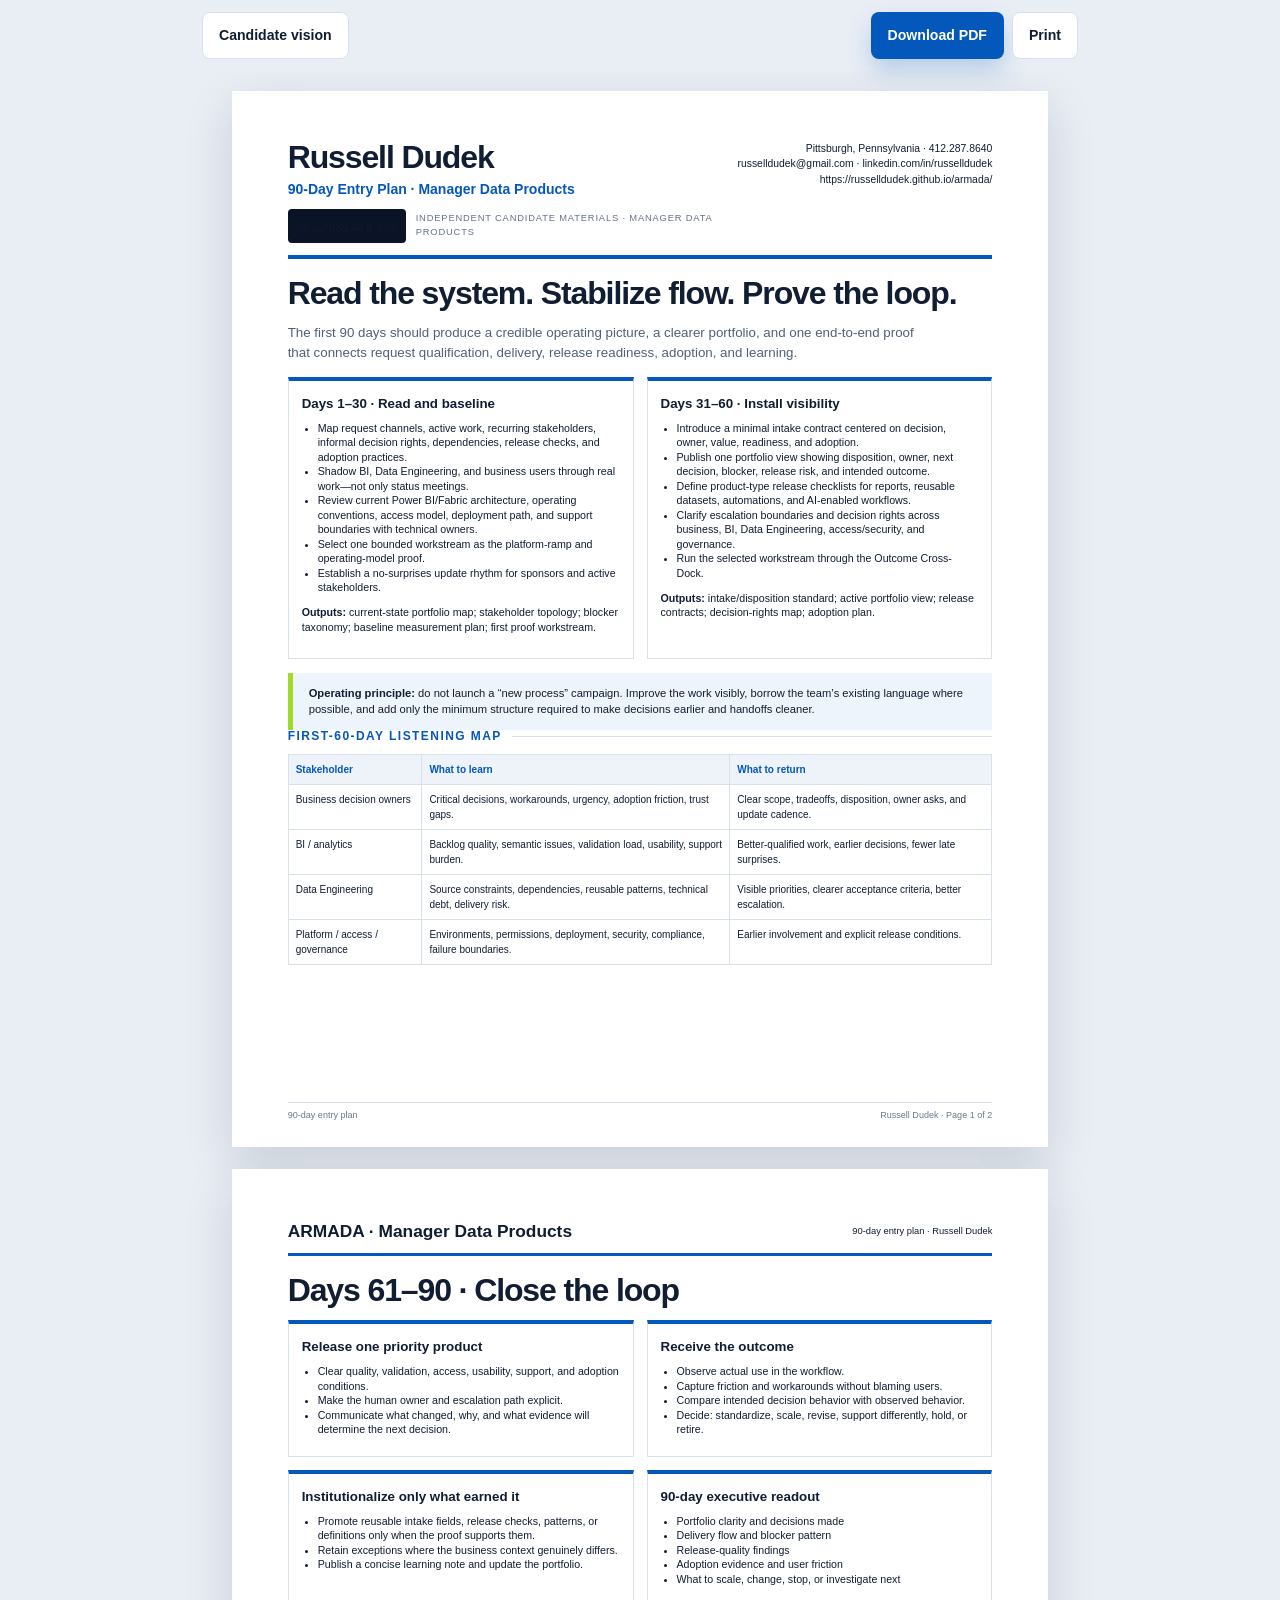
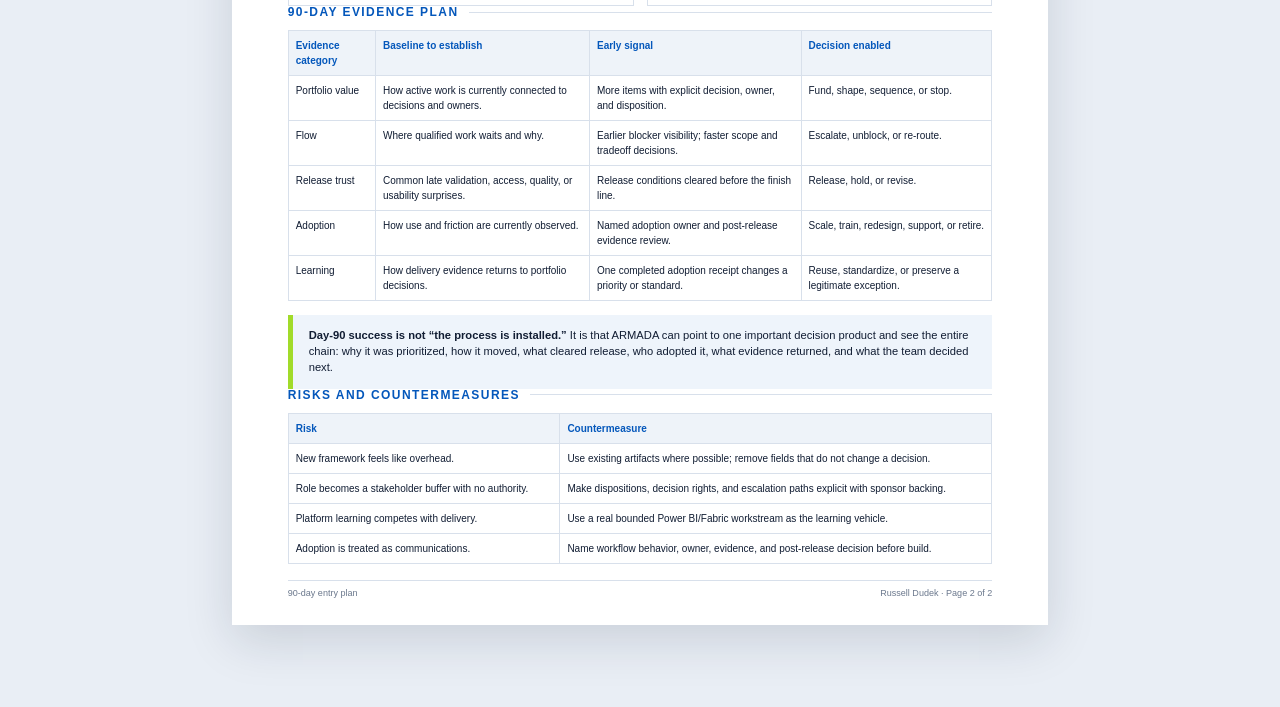
==== 90-day-plan.html @ 0deaf20b "Materialize ARMADA brand asset and campaign PDFs" ====
<!doctype html><html lang="en"><head><meta charset="utf-8"><meta name="viewport" content="width=device-width,initial-scale=1"><title>ARMADA Manager Data Products | 90-Day Entry Plan</title><link rel="stylesheet" href="styles.css"></head><body class="doc-body"><div class="doc-toolbar"><a class="btn btn-secondary" href="index.html">Candidate vision</a><span class="spacer"></span><a class="btn btn-primary" href="docs/Russell-Dudek-ARMADA-90-Day-Plan.pdf">Download PDF</a><button class="btn btn-secondary" onclick="window.print()">Print</button></div><main class="doc-set"><section class="sheet"><header class="doc-header"><div><div class="doc-name">Russell Dudek</div><div class="doc-identity">90-Day Entry Plan · Manager Data Products</div><div class="doc-company"><img src="assets/brand/armada-logo-official.svg" alt="ARMADA Supply Chain Solutions"><span>Independent candidate materials · Manager Data Products</span></div></div><div class="doc-contact">Pittsburgh, Pennsylvania · <a href="tel:+14122878640">412.287.8640</a><br><a href="mailto:russelldudek@gmail.com">russelldudek@gmail.com</a> · <a href="https://www.linkedin.com/in/russelldudek">linkedin.com/in/russelldudek</a><br><a href="https://russelldudek.github.io/armada/">https://russelldudek.github.io/armada/</a></div></header><h1 class="report-title">Read the system. Stabilize flow. Prove the loop.</h1><p class="report-subtitle">The first 90 days should produce a credible operating picture, a clearer portfolio, and one end-to-end proof that connects request qualification, delivery, release readiness, adoption, and learning.</p><div class="report-grid-2"><article class="report-card"><h3>Days 1–30 · Read and baseline</h3><ul><li>Map request channels, active work, recurring stakeholders, informal decision rights, dependencies, release checks, and adoption practices.</li><li>Shadow BI, Data Engineering, and business users through real work—not only status meetings.</li><li>Review current Power BI/Fabric architecture, operating conventions, access model, deployment path, and support boundaries with technical owners.</li><li>Select one bounded workstream as the platform-ramp and operating-model proof.</li><li>Establish a no-surprises update rhythm for sponsors and active stakeholders.</li></ul><p><strong>Outputs:</strong> current-state portfolio map; stakeholder topology; blocker taxonomy; baseline measurement plan; first proof workstream.</p></article><article class="report-card"><h3>Days 31–60 · Install visibility</h3><ul><li>Introduce a minimal intake contract centered on decision, owner, value, readiness, and adoption.</li><li>Publish one portfolio view showing disposition, owner, next decision, blocker, release risk, and intended outcome.</li><li>Define product-type release checklists for reports, reusable datasets, automations, and AI-enabled workflows.</li><li>Clarify escalation boundaries and decision rights across business, BI, Data Engineering, access/security, and governance.</li><li>Run the selected workstream through the Outcome Cross-Dock.</li></ul><p><strong>Outputs:</strong> intake/disposition standard; active portfolio view; release contracts; decision-rights map; adoption plan.</p></article></div><div class="report-callout"><strong>Operating principle:</strong> do not launch a “new process” campaign. Improve the work visibly, borrow the team’s existing language where possible, and add only the minimum structure required to make decisions earlier and handoffs cleaner.</div><h2 class="doc-section-title">First-60-day listening map</h2><table class="report-table"><tr><th>Stakeholder</th><th>What to learn</th><th>What to return</th></tr><tr><td>Business decision owners</td><td>Critical decisions, workarounds, urgency, adoption friction, trust gaps.</td><td>Clear scope, tradeoffs, disposition, owner asks, and update cadence.</td></tr><tr><td>BI / analytics</td><td>Backlog quality, semantic issues, validation load, usability, support burden.</td><td>Better-qualified work, earlier decisions, fewer late surprises.</td></tr><tr><td>Data Engineering</td><td>Source constraints, dependencies, reusable patterns, technical debt, delivery risk.</td><td>Visible priorities, clearer acceptance criteria, better escalation.</td></tr><tr><td>Platform / access / governance</td><td>Environments, permissions, deployment, security, compliance, failure boundaries.</td><td>Earlier involvement and explicit release conditions.</td></tr></table><div class="page-footer"><span>90-day entry plan</span><span>Russell Dudek · Page 1 of 2</span></div></section>
<section class="sheet"><div class="continuation-header"><strong>ARMADA · Manager Data Products</strong><span>90-day entry plan · Russell Dudek</span></div><h1 class="report-title">Days 61–90 · Close the loop</h1><div class="report-grid-2"><article class="report-card"><h3>Release one priority product</h3><ul><li>Clear quality, validation, access, usability, support, and adoption conditions.</li><li>Make the human owner and escalation path explicit.</li><li>Communicate what changed, why, and what evidence will determine the next decision.</li></ul></article><article class="report-card"><h3>Receive the outcome</h3><ul><li>Observe actual use in the workflow.</li><li>Capture friction and workarounds without blaming users.</li><li>Compare intended decision behavior with observed behavior.</li><li>Decide: standardize, scale, revise, support differently, hold, or retire.</li></ul></article><article class="report-card"><h3>Institutionalize only what earned it</h3><ul><li>Promote reusable intake fields, release checks, patterns, or definitions only when the proof supports them.</li><li>Retain exceptions where the business context genuinely differs.</li><li>Publish a concise learning note and update the portfolio.</li></ul></article><article class="report-card"><h3>90-day executive readout</h3><ul><li>Portfolio clarity and decisions made</li><li>Delivery flow and blocker pattern</li><li>Release-quality findings</li><li>Adoption evidence and user friction</li><li>What to scale, change, stop, or investigate next</li></ul></article></div><h2 class="doc-section-title">90-day evidence plan</h2><table class="report-table"><tr><th>Evidence category</th><th>Baseline to establish</th><th>Early signal</th><th>Decision enabled</th></tr><tr><td>Portfolio value</td><td>How active work is currently connected to decisions and owners.</td><td>More items with explicit decision, owner, and disposition.</td><td>Fund, shape, sequence, or stop.</td></tr><tr><td>Flow</td><td>Where qualified work waits and why.</td><td>Earlier blocker visibility; faster scope and tradeoff decisions.</td><td>Escalate, unblock, or re-route.</td></tr><tr><td>Release trust</td><td>Common late validation, access, quality, or usability surprises.</td><td>Release conditions cleared before the finish line.</td><td>Release, hold, or revise.</td></tr><tr><td>Adoption</td><td>How use and friction are currently observed.</td><td>Named adoption owner and post-release evidence review.</td><td>Scale, train, redesign, support, or retire.</td></tr><tr><td>Learning</td><td>How delivery evidence returns to portfolio decisions.</td><td>One completed adoption receipt changes a priority or standard.</td><td>Reuse, standardize, or preserve a legitimate exception.</td></tr></table><div class="report-callout"><strong>Day-90 success is not “the process is installed.”</strong> It is that ARMADA can point to one important decision product and see the entire chain: why it was prioritized, how it moved, what cleared release, who adopted it, what evidence returned, and what the team decided next.</div><h2 class="doc-section-title">Risks and countermeasures</h2><table class="report-table"><tr><th>Risk</th><th>Countermeasure</th></tr><tr><td>New framework feels like overhead.</td><td>Use existing artifacts where possible; remove fields that do not change a decision.</td></tr><tr><td>Role becomes a stakeholder buffer with no authority.</td><td>Make dispositions, decision rights, and escalation paths explicit with sponsor backing.</td></tr><tr><td>Platform learning competes with delivery.</td><td>Use a real bounded Power BI/Fabric workstream as the learning vehicle.</td></tr><tr><td>Adoption is treated as communications.</td><td>Name workflow behavior, owner, evidence, and post-release decision before build.</td></tr></table><div class="page-footer"><span>90-day entry plan</span><span>Russell Dudek · Page 2 of 2</span></div></section></main></body></html>
---- styles.css ----
@import url("brand-tokens.css");
* { box-sizing: border-box; }
html { scroll-behavior: smooth; }
body { margin:0; font-family: Lato, "Helvetica Neue", sans-serif; color:var(--brand-ink); background:var(--brand-paper); line-height:1.5; }
a { color:inherit; }
img { max-width:100%; }
button, a { -webkit-tap-highlight-color: transparent; }
.skip-link { position:absolute; left:-9999px; top:0; z-index:1000; background:#fff; padding:.75rem 1rem; }
.skip-link:focus { left:1rem; top:1rem; }
.site-header { position:sticky; top:0; z-index:50; backdrop-filter: blur(18px); background:rgba(246,248,251,.9); border-bottom:1px solid rgba(17,29,51,.08); }
.nav-wrap { max-width:1240px; margin:auto; min-height:74px; padding:10px 28px; display:flex; align-items:center; gap:24px; }
.brand-lockup { display:flex; align-items:center; gap:12px; text-decoration:none; min-width:260px; }
.brand-lockup img { width:154px; height:48px; object-fit:contain; object-position:left center; background:#0a1426; border-radius:8px; padding:8px 10px; box-sizing:border-box; }
.brand-lockup span { font-size:.68rem; line-height:1.25; color:var(--brand-muted); text-transform:uppercase; letter-spacing:.13em; }
.nav-links { margin-left:auto; display:flex; gap:6px; align-items:center; }
.nav-links a { text-decoration:none; font-size:.84rem; font-weight:700; padding:.55rem .7rem; border-radius:999px; }
.nav-links a:hover, .nav-links a:focus-visible { background:#fff; outline:none; box-shadow:0 0 0 2px var(--brand-sky); }
.nav-cta { background:var(--brand-blue)!important; color:#fff!important; }
.mobile-toggle { display:none; margin-left:auto; border:0; background:#fff; border-radius:10px; padding:.65rem; font-weight:800; }
main { overflow:hidden; }
.hero { position:relative; min-height:760px; display:grid; align-items:center; background:
 radial-gradient(circle at 80% 20%, rgba(98,89,232,.16), transparent 28%),
 linear-gradient(125deg, #fff 0 50%, #eef4fb 50% 100%); }
.hero:before { content:""; position:absolute; inset:0; pointer-events:none; background-image:linear-gradient(rgba(4,87,187,.055) 1px, transparent 1px),linear-gradient(90deg,rgba(4,87,187,.055) 1px,transparent 1px); background-size:48px 48px; mask-image:linear-gradient(90deg,transparent 0,#000 48%,#000 100%); }
.hero-inner { position:relative; max-width:1240px; width:100%; margin:auto; padding:76px 28px 68px; display:grid; grid-template-columns:minmax(0,.93fr) minmax(540px,1.07fr); gap:48px; align-items:center; }
.eyebrow { display:flex; align-items:center; gap:10px; font-size:.74rem; text-transform:uppercase; letter-spacing:.16em; font-weight:900; color:var(--brand-blue); }
.eyebrow:before { content:""; width:34px; height:3px; background:linear-gradient(90deg,var(--brand-lime),var(--brand-sky),var(--brand-violet)); border-radius:3px; }
h1 { font-size:clamp(3.2rem,6vw,6.15rem); line-height:.93; letter-spacing:-.055em; margin:22px 0 24px; max-width:780px; }
.hero-copy p { font-size:1.2rem; color:#3c4a62; max-width:620px; }
.hero-copy strong { color:var(--brand-ink); }
.hero-actions { margin-top:30px; display:flex; flex-wrap:wrap; gap:12px; }
.btn { display:inline-flex; align-items:center; justify-content:center; gap:8px; min-height:46px; padding:.74rem 1rem; border-radius:8px; text-decoration:none; border:1px solid transparent; font-weight:900; font-size:.88rem; cursor:pointer; }
.btn-primary { background:var(--brand-blue); color:#fff; box-shadow:0 12px 24px rgba(4,87,187,.22); }
.btn-secondary { background:#fff; border-color:var(--line); color:var(--brand-ink); }
.hero-note { margin-top:22px; font-size:.78rem!important; color:var(--brand-muted)!important; }
.crossdock { position:relative; min-height:570px; background:#101c31; color:#fff; border-radius:28px; box-shadow:var(--shadow); overflow:hidden; border:1px solid rgba(255,255,255,.1); }
.crossdock:before { content:""; position:absolute; inset:0; background:radial-gradient(circle at 50% 45%, rgba(68,162,229,.18),transparent 35%),linear-gradient(90deg,rgba(255,255,255,.025) 1px,transparent 1px),linear-gradient(rgba(255,255,255,.025) 1px,transparent 1px); background-size:auto,32px 32px,32px 32px; }
.dock-label { position:absolute; top:22px; left:24px; right:24px; display:flex; justify-content:space-between; z-index:3; text-transform:uppercase; letter-spacing:.12em; font-size:.66rem; font-weight:900; color:#b9c6dc; }
.inbound-stack { position:absolute; left:24px; top:105px; width:135px; display:grid; gap:14px; z-index:2; }
.load-card { padding:13px 14px; border:1px solid rgba(255,255,255,.16); border-left:4px solid var(--brand-sky); border-radius:10px; background:rgba(255,255,255,.06); box-shadow:0 10px 24px rgba(0,0,0,.18); font-size:.75rem; font-weight:800; }
.load-card:nth-child(2) { border-left-color:var(--brand-lime); }
.load-card:nth-child(3) { border-left-color:var(--brand-violet); }
.dock-floor { position:absolute; left:173px; right:150px; top:98px; bottom:84px; border:1px solid rgba(255,255,255,.12); border-radius:18px; background:rgba(255,255,255,.035); overflow:hidden; }
.transfer-path { position:absolute; left:0; right:0; top:49%; height:5px; background:linear-gradient(90deg,var(--brand-sky),var(--brand-lime),var(--brand-violet)); opacity:.8; }
.transfer-path:after { content:""; position:absolute; inset:-8px 0; background:repeating-linear-gradient(90deg,transparent 0 22px,rgba(255,255,255,.48) 22px 28px); animation:pathMove 2.2s linear infinite; }
@keyframes pathMove { to { transform:translateX(28px); } }
.transfer-load { position:absolute; left:-80px; top:calc(49% - 27px); width:76px; height:52px; border-radius:8px; background:#fff; color:var(--brand-ink); box-shadow:0 0 0 4px rgba(68,162,229,.22),0 10px 25px rgba(0,0,0,.3); display:grid; place-items:center; font-size:.65rem; font-weight:900; text-align:center; animation:loadRoute 7s cubic-bezier(.45,0,.55,1) infinite; z-index:3; }
@keyframes loadRoute { 0%,8%{left:-80px;opacity:0} 14%{opacity:1} 42%{left:44%;} 58%{left:44%; transform:translateY(0)} 72%{left:78%; transform:translateY(-92px)} 90%{left:104%; transform:translateY(-92px);opacity:1} 100%{left:104%;transform:translateY(-92px);opacity:0} }
.decision-bay { position:absolute; left:38%; top:70px; width:150px; height:230px; border:1px dashed rgba(255,255,255,.3); border-radius:16px; display:flex; flex-direction:column; justify-content:center; align-items:center; padding:14px; text-align:center; z-index:2; }
.decision-bay .ring { width:76px; height:76px; border:9px solid var(--brand-lime); border-right-color:rgba(255,255,255,.15); border-radius:50%; animation:turn 5s linear infinite; }
@keyframes turn { to { transform:rotate(360deg); } }
.decision-bay strong { margin-top:14px; font-size:.78rem; }
.decision-bay span { font-size:.65rem; color:#aebbd0; margin-top:5px; }
.outbound-doors { position:absolute; right:20px; top:92px; bottom:92px; width:116px; display:grid; grid-template-rows:repeat(4,1fr); gap:12px; z-index:2; }
.door { position:relative; border:1px solid rgba(255,255,255,.16); border-radius:9px; background:rgba(255,255,255,.055); padding:12px; font-size:.68rem; font-weight:900; display:flex; align-items:flex-end; overflow:hidden; }
.door:before { content:""; position:absolute; left:0; top:0; bottom:0; width:5px; background:var(--brand-lime); }
.door:nth-child(2):before { background:var(--brand-sky); }
.door:nth-child(3):before { background:var(--brand-violet); }
.door:nth-child(4):before { background:var(--dock-red); }
.adoption-receipt { position:absolute; left:205px; right:190px; bottom:22px; height:44px; border:1px solid rgba(255,255,255,.15); background:rgba(255,255,255,.055); border-radius:10px; display:flex; align-items:center; justify-content:space-around; font-size:.66rem; color:#aebbd0; z-index:2; }
.adoption-receipt strong { color:#fff; }
.section { padding:105px 28px; }
.section-inner { max-width:1180px; margin:auto; }
.kicker { text-transform:uppercase; letter-spacing:.15em; font-size:.72rem; font-weight:900; color:var(--brand-blue); }
h2 { font-size:clamp(2.2rem,4.2vw,4.3rem); line-height:1.02; letter-spacing:-.04em; margin:16px 0 22px; max-width:920px; }
.lede { max-width:780px; font-size:1.14rem; color:#4c5a70; }
.tension-section { background:#fff; }
.tension-grid { margin-top:54px; display:grid; grid-template-columns:1fr 1fr; gap:28px; }
.tension-panel { position:relative; min-height:320px; border-radius:20px; padding:38px; overflow:hidden; }
.tension-panel:first-child { background:#eef3f9; }
.tension-panel:last-child { background:var(--brand-ink); color:#fff; }
.tension-panel h3 { font-size:1.65rem; margin:0 0 16px; }
.tension-panel ul { margin:0; padding:0; list-style:none; display:grid; gap:13px; }
.tension-panel li { padding-left:24px; position:relative; }
.tension-panel li:before { content:""; position:absolute; left:0; top:.55em; width:9px; height:9px; border-radius:2px; background:var(--brand-lime); transform:rotate(45deg); }
.tension-bridge { position:absolute; width:110px; height:110px; right:-25px; bottom:-25px; border-radius:30px 0 0 0; background:linear-gradient(135deg,var(--brand-sky),var(--brand-violet)); opacity:.35; }
.moment-strip { margin-top:54px; display:grid; grid-template-columns:repeat(3,1fr); border-top:1px solid var(--line); border-bottom:1px solid var(--line); }
.moment { padding:28px 26px; border-right:1px solid var(--line); }
.moment:last-child { border-right:0; }
.moment .num { font-size:3rem; font-weight:900; letter-spacing:-.05em; color:var(--brand-blue); }
.moment p { margin:8px 0 0; color:#536178; }
.hypothesis { margin-top:26px; border-left:5px solid var(--brand-violet); background:#f1f0ff; padding:20px 24px; border-radius:0 12px 12px 0; }
.model-section { background:var(--brand-ink); color:#fff; position:relative; }
.model-section:before { content:""; position:absolute; inset:0; background:radial-gradient(circle at 15% 30%,rgba(68,162,229,.15),transparent 27%),radial-gradient(circle at 85% 65%,rgba(161,219,42,.1),transparent 25%); }
.model-section .section-inner { position:relative; }
.model-section .kicker { color:var(--brand-lime); }
.model-section .lede { color:#bdc8d8; }
.model-lab { margin-top:52px; display:grid; grid-template-columns:320px 1fr; gap:22px; }
.scenario-panel, .result-panel { border:1px solid rgba(255,255,255,.12); border-radius:18px; background:rgba(255,255,255,.045); padding:24px; }
.scenario-panel h3, .result-panel h3 { margin:0 0 14px; }
.scenario-tabs { display:grid; gap:9px; }
.scenario-tab { width:100%; text-align:left; color:#fff; background:rgba(255,255,255,.045); border:1px solid rgba(255,255,255,.12); border-radius:9px; padding:12px 14px; cursor:pointer; font:inherit; font-weight:800; }
.scenario-tab[aria-selected="true"] { border-color:var(--brand-lime); background:rgba(161,219,42,.12); box-shadow:inset 4px 0 var(--brand-lime); }
.control-box { margin-top:20px; border-top:1px solid rgba(255,255,255,.12); padding-top:18px; display:grid; gap:14px; }
.switch-row { display:flex; align-items:center; justify-content:space-between; gap:16px; font-size:.82rem; }
.switch { width:48px; height:26px; border-radius:20px; border:0; background:#48566d; cursor:pointer; position:relative; }
.switch:after { content:""; position:absolute; top:4px; left:4px; width:18px; height:18px; border-radius:50%; background:#fff; transition:transform .22s ease; }
.switch[aria-pressed="true"] { background:var(--brand-lime); }
.switch[aria-pressed="true"]:after { transform:translateX(22px); }
.reset-btn { margin-top:6px; border:0; background:transparent; color:#b9c6d8; text-decoration:underline; cursor:pointer; text-align:left; padding:0; }
.result-head { display:flex; justify-content:space-between; gap:18px; align-items:flex-start; }
.disposition { font-size:.72rem; font-weight:900; text-transform:uppercase; letter-spacing:.12em; padding:8px 12px; border-radius:999px; background:rgba(161,219,42,.14); color:#dff7a9; border:1px solid rgba(161,219,42,.45); }
.result-title { font-size:2.1rem; line-height:1.05; margin:7px 0 12px; }
.result-summary { color:#bdc8d8; max-width:720px; }
.route-map { margin-top:25px; display:grid; grid-template-columns:repeat(5,1fr); gap:8px; align-items:stretch; }
.route-step { min-height:142px; padding:14px; border:1px solid rgba(255,255,255,.12); border-radius:10px; position:relative; background:rgba(255,255,255,.035); }
.route-step.active { border-color:var(--brand-sky); background:rgba(68,162,229,.11); }
.route-step .step-no { color:var(--brand-lime); font-size:.68rem; font-weight:900; }
.route-step strong { display:block; margin-top:7px; font-size:.86rem; }
.route-step p { font-size:.72rem; color:#aebbd0; }
.evidence-grid { margin-top:20px; display:grid; grid-template-columns:repeat(3,1fr); gap:10px; }
.evidence-cell { padding:16px; background:#fff; color:var(--brand-ink); border-radius:10px; }
.evidence-cell span { display:block; font-size:.65rem; text-transform:uppercase; letter-spacing:.1em; color:#6a7890; font-weight:900; }
.evidence-cell strong { display:block; margin-top:7px; font-size:.83rem; }
.scorecard { margin-top:52px; display:grid; grid-template-columns:repeat(5,1fr); gap:14px; }
.metric { background:#fff; border-top:5px solid var(--brand-blue); padding:22px 18px; min-height:180px; box-shadow:0 8px 25px rgba(17,29,51,.06); }
.metric:nth-child(2){border-color:var(--brand-sky)} .metric:nth-child(3){border-color:var(--brand-lime)} .metric:nth-child(4){border-color:var(--brand-violet)} .metric:nth-child(5){border-color:var(--dock-orange)}
.metric h3 { margin:0 0 9px; font-size:1rem; }
.metric p { margin:0; font-size:.84rem; color:#59677d; }
.proof-section { background:#fff; }
.proof-map { margin-top:52px; display:grid; grid-template-columns:220px 1fr; gap:28px; }
.proof-rail { border-right:2px solid var(--line); padding-right:24px; display:grid; align-content:start; gap:10px; }
.proof-rail button { text-align:left; border:0; background:transparent; padding:12px; border-radius:8px; font:inherit; font-weight:900; cursor:pointer; color:#5c6a7e; }
.proof-rail button[aria-selected="true"] { background:#eef4fb; color:var(--brand-blue); }
.proof-detail { min-height:440px; border-radius:20px; background:#f5f7fa; padding:36px; position:relative; overflow:hidden; }
.proof-detail:after { content:""; position:absolute; width:220px; height:220px; border:40px solid rgba(68,162,229,.12); border-radius:50%; right:-70px; bottom:-80px; }
.proof-detail h3 { margin:0 0 6px; font-size:2rem; }
.proof-role { color:var(--brand-blue); font-weight:900; }
.proof-detail ul { max-width:760px; display:grid; gap:12px; padding-left:20px; }
.proof-transfer { margin-top:24px; padding:18px; background:#fff; border-left:5px solid var(--brand-lime); border-radius:0 10px 10px 0; max-width:800px; }
.objection-section { background:linear-gradient(135deg,#eef3f9 0 50%,#fff 50%); }
.objection-wrap { display:grid; grid-template-columns:.8fr 1.2fr; gap:54px; align-items:start; }
.objection-question { font-size:2.1rem; font-weight:900; line-height:1.15; }
.objection-answer { background:#fff; border-radius:18px; padding:34px; box-shadow:var(--shadow); }
.objection-answer h3 { margin-top:0; }
.boundary { display:inline-block; font-size:.7rem; text-transform:uppercase; letter-spacing:.13em; font-weight:900; color:#8d3343; background:#fdecef; padding:7px 10px; border-radius:999px; }
.plan-track { margin-top:52px; display:grid; grid-template-columns:repeat(3,1fr); gap:18px; }
.phase { background:#fff; border:1px solid var(--line); border-radius:16px; padding:26px; position:relative; }
.phase .phase-day { color:var(--brand-blue); font-size:.73rem; font-weight:900; text-transform:uppercase; letter-spacing:.1em; }
.phase h3 { font-size:1.35rem; }
.phase ul { padding-left:18px; color:#536178; }
.questions-section { background:#fff; }
.question-list { margin-top:44px; counter-reset:q; display:grid; grid-template-columns:1fr 1fr; gap:1px; background:var(--line); border:1px solid var(--line); }
.question { background:#fff; padding:28px; counter-increment:q; }
.question:before { content:counter(q,decimal-leading-zero); display:block; color:var(--brand-violet); font-weight:900; margin-bottom:10px; }
.cta { padding:90px 28px; background:var(--brand-blue); color:#fff; }
.cta-inner { max-width:1180px; margin:auto; display:grid; grid-template-columns:1fr auto; gap:40px; align-items:center; }
.cta h2 { margin:0; max-width:780px; }
.cta p { color:#d8e7fb; }
.cta .btn-secondary { border-color:#fff; }
.site-footer { background:#0a1426; color:#b5c0d1; padding:36px 28px; font-size:.78rem; }
.footer-inner { max-width:1180px; margin:auto; display:flex; justify-content:space-between; gap:24px; }
.footer-inner a { color:#fff; }

/* Document surfaces */
.doc-body { background:#e9eef5; }
.doc-toolbar { position:sticky; top:0; z-index:20; max-width:900px; margin:0 auto; padding:12px; display:flex; flex-wrap:wrap; gap:8px; background:rgba(233,238,245,.95); }
.doc-toolbar .spacer { flex:1; }
.doc-set { padding:20px 16px 60px; }
.sheet { width:8.5in; min-height:11in; margin:0 auto 22px; background:#fff; box-shadow:0 16px 46px rgba(17,29,51,.14); position:relative; padding:.52in .58in .52in; overflow:visible; }
.sheet + .sheet { page-break-before:always; }
.doc-header { display:grid; grid-template-columns:1fr auto; gap:22px; align-items:start; padding-bottom:12px; border-bottom:4px solid var(--brand-blue); }
.doc-name { font-size:24pt; line-height:1; font-weight:900; letter-spacing:-.035em; }
.doc-identity { font-size:10.5pt; color:var(--brand-blue); font-weight:900; margin-top:6px; }
.doc-contact { font-size:7.8pt; line-height:1.5; text-align:right; }
.doc-contact a { text-decoration:none; }
.doc-company { margin-top:9px; display:flex; align-items:center; gap:10px; font-size:7pt; color:#647189; text-transform:uppercase; letter-spacing:.09em; }
.doc-company img { width:118px; height:34px; object-fit:contain; object-position:left; background:#0a1426; border-radius:4px; padding:5px 7px; box-sizing:border-box; }
.doc-section { margin-top:14px; }
.doc-section-title { display:flex; align-items:center; gap:10px; font-size:9pt; text-transform:uppercase; letter-spacing:.12em; font-weight:900; color:var(--brand-blue); margin:0 0 8px; }
.doc-section-title:after { content:""; height:1px; background:var(--line); flex:1; }
.doc-summary { font-size:8.6pt; line-height:1.42; margin:10px 0; }
.capability-row { display:flex; flex-wrap:wrap; gap:5px; }
.capability { font-size:7.2pt; font-weight:800; background:#eef3f9; border:1px solid #dbe4ef; border-radius:999px; padding:4px 7px; }
.role { margin:11px 0; break-inside:avoid; }
.role-head { display:flex; justify-content:space-between; gap:12px; align-items:baseline; }
.role-title { font-size:9.4pt; font-weight:900; }
.role-org { color:var(--brand-blue); }
.role-date { font-size:7.5pt; color:#647189; white-space:nowrap; }
.role ul { margin:5px 0 0 15px; padding:0; font-size:7.65pt; line-height:1.34; }
.role li { margin-bottom:3px; }
.resume-grid { display:grid; grid-template-columns:1.35fr .65fr; gap:18px; }
.side-box { background:#f3f6fa; border-top:5px solid var(--brand-sky); padding:12px; margin-bottom:10px; break-inside:avoid; }
.side-box h3 { margin:0 0 7px; font-size:8.3pt; text-transform:uppercase; letter-spacing:.1em; }
.side-box p, .side-box li { font-size:7.25pt; line-height:1.35; }
.side-box ul { margin:0; padding-left:14px; }
.page-footer { position:absolute; left:.58in; right:.58in; bottom:.25in; border-top:1px solid var(--line); padding-top:6px; display:flex; justify-content:space-between; font-size:6.8pt; color:#6b788d; }
.continuation-header { display:flex; align-items:center; justify-content:space-between; border-bottom:3px solid var(--brand-blue); padding-bottom:8px; font-size:7pt; }
.continuation-header strong { font-size:13pt; }
.letter-date { margin-top:18px; font-size:8.5pt; }
.letter-address { margin:12px 0 18px; font-size:8.5pt; }
.letter-body { font-size:9.1pt; line-height:1.48; }
.letter-body p { margin:0 0 11px; }
.signature { margin-top:16px; }
.report-title { margin:18px 0 4px; font-size:24pt; line-height:1.02; letter-spacing:-.035em; }
.report-subtitle { color:#516079; font-size:10pt; max-width:6.6in; }
.report-grid-2 { display:grid; grid-template-columns:1fr 1fr; gap:13px; margin-top:14px; }
.report-card { border:1px solid var(--line); border-top:4px solid var(--brand-blue); padding:13px; break-inside:avoid; }
.report-card h3 { font-size:10pt; margin:0 0 7px; }
.report-card p, .report-card li { font-size:8pt; line-height:1.36; }
.report-card ul { padding-left:16px; margin:6px 0; }
.report-callout { margin-top:14px; padding:13px 16px; background:#eef4fb; border-left:5px solid var(--brand-lime); font-size:8.4pt; line-height:1.4; }
.report-table { width:100%; border-collapse:collapse; margin-top:12px; font-size:7.5pt; }
.report-table th, .report-table td { border:1px solid var(--line); padding:7px; vertical-align:top; }
.report-table th { background:#eef3f9; text-align:left; color:var(--brand-blue); }
.artifact-diagram { margin-top:16px; background:#111d33; color:#fff; border-radius:12px; padding:16px; }
.artifact-lanes { display:grid; grid-template-columns:repeat(5,1fr); gap:7px; }
.artifact-lane { min-height:105px; border:1px solid rgba(255,255,255,.18); border-top:5px solid var(--brand-sky); padding:9px; font-size:7pt; }
.artifact-lane:nth-child(2){border-color:var(--brand-lime)} .artifact-lane:nth-child(3){border-color:var(--brand-violet)} .artifact-lane:nth-child(4){border-color:var(--dock-orange)} .artifact-lane:nth-child(5){border-color:#fff}
.artifact-lane strong { font-size:8pt; display:block; margin-bottom:5px; }
.audit-note { font-size:7pt; color:#68768b; margin-top:10px; }

@media (max-width:980px){
  .nav-links { display:none; position:absolute; top:74px; left:12px; right:12px; background:#fff; padding:12px; border-radius:14px; box-shadow:var(--shadow); flex-wrap:wrap; }
  .nav-links.open { display:flex; }
  .mobile-toggle { display:block; }
  .hero-inner { grid-template-columns:1fr; }
  .crossdock { min-height:520px; }
  .model-lab { grid-template-columns:1fr; }
  .scorecard { grid-template-columns:repeat(2,1fr); }
  .proof-map { grid-template-columns:1fr; }
  .proof-rail { grid-template-columns:repeat(4,1fr); border-right:0; border-bottom:2px solid var(--line); padding-right:0; padding-bottom:15px; }
  .objection-wrap { grid-template-columns:1fr; }
  .sheet { width:min(100%,8.5in); min-height:auto; padding:36px; }
  .page-footer { position:static; margin-top:22px; }
}
@media (max-width:720px){
  .nav-wrap { padding:9px 16px; }
  .brand-lockup { min-width:0; }
  .brand-lockup img { width:125px; }
  .brand-lockup span { display:none; }
  .hero { min-height:auto; background:#fff; }
  .hero-inner { padding:58px 18px; gap:30px; }
  h1 { font-size:3.35rem; }
  .crossdock { min-height:610px; border-radius:20px; }
  .inbound-stack { left:18px; top:82px; width:112px; }
  .dock-floor { left:144px; right:18px; top:80px; bottom:205px; }
  .decision-bay { left:25%; width:130px; }
  .outbound-doors { left:18px; right:18px; width:auto; top:auto; bottom:68px; height:112px; grid-template-columns:repeat(4,1fr); grid-template-rows:1fr; }
  .adoption-receipt { left:18px; right:18px; bottom:18px; }
  .section { padding:76px 18px; }
  .tension-grid, .moment-strip, .plan-track, .question-list, .cta-inner { grid-template-columns:1fr; }
  .moment { border-right:0; border-bottom:1px solid var(--line); }
  .moment:last-child { border-bottom:0; }
  .route-map { grid-template-columns:1fr; }
  .route-step { min-height:auto; }
  .evidence-grid { grid-template-columns:1fr; }
  .scorecard { grid-template-columns:1fr; }
  .proof-rail { grid-template-columns:1fr 1fr; }
  .footer-inner { flex-direction:column; }
  .doc-toolbar { align-items:stretch; }
  .doc-toolbar .spacer { display:none; }
  .doc-set { padding:8px 0 40px; }
  .sheet { width:100%; margin:0 0 14px; padding:24px 18px; box-shadow:none; }
  .doc-header { grid-template-columns:1fr; }
  .doc-contact { text-align:left; }
  .resume-grid, .report-grid-2 { grid-template-columns:1fr; }
  .artifact-lanes { grid-template-columns:1fr; }
}
@media (prefers-reduced-motion:reduce){
  html { scroll-behavior:auto; }
  *, *:before, *:after { animation-duration:.001ms!important; animation-iteration-count:1!important; transition-duration:.001ms!important; }
  .transfer-load { left:64%; transform:translateY(-92px); opacity:1; }
}
@page { size: Letter; margin:0; }
@media print {
  body { background:#fff; }
  .doc-toolbar, .site-header, .site-footer { display:none!important; }
  .doc-set { padding:0; }
  .sheet { width:8.5in; height:11in; min-height:11in; margin:0; box-shadow:none; page-break-after:always; overflow:hidden; }
  .sheet:last-child { page-break-after:auto; }
  .page-footer { position:absolute; }
  a { text-decoration:none; }
}

.resume-mechanism { margin-top:15px; break-inside:avoid; }
.mechanism-grid { display:grid; grid-template-columns:repeat(4,1fr); gap:7px; }
.mechanism-grid > div { min-height:78px; padding:10px; border:1px solid var(--line); border-top:4px solid var(--brand-blue); background:#f7f9fc; }
.mechanism-grid > div:nth-child(2){border-top-color:var(--brand-sky)}
.mechanism-grid > div:nth-child(3){border-top-color:var(--brand-lime)}
.mechanism-grid > div:nth-child(4){border-top-color:var(--brand-violet)}
.mechanism-grid strong { display:block; font-size:7.8pt; margin-bottom:5px; }
.mechanism-grid span { font-size:6.9pt; line-height:1.3; color:#536178; }
@media print {
  .role ul { font-size:7.9pt; line-height:1.37; }
  .role { margin:12px 0; }
  .side-box p, .side-box li { font-size:7.45pt; line-height:1.38; }
}
@media (max-width:720px){.mechanism-grid{grid-template-columns:1fr 1fr}}
@media (max-width:720px){
  .doc-body .doc-name { font-size:2rem; }
  .doc-body .doc-identity { font-size:.92rem; }
  .doc-body .doc-contact { font-size:.76rem; line-height:1.55; }
  .doc-body .doc-company { font-size:.66rem; }
  .doc-body .doc-summary { font-size:.86rem; line-height:1.5; }
  .doc-body .doc-section-title { font-size:.77rem; }
  .doc-body .capability { font-size:.7rem; }
  .doc-body .role { margin:1.1rem 0; }
  .doc-body .role-title { font-size:.92rem; }
  .doc-body .role-date { font-size:.72rem; }
  .doc-body .role ul { font-size:.8rem; line-height:1.45; }
  .doc-body .side-box h3 { font-size:.82rem; }
  .doc-body .side-box p, .doc-body .side-box li { font-size:.78rem; line-height:1.45; }
  .doc-body .mechanism-grid strong { font-size:.76rem; }
  .doc-body .mechanism-grid span { font-size:.7rem; }
  .doc-body .continuation-header { font-size:.7rem; gap:12px; align-items:flex-start; }
  .doc-body .continuation-header strong { font-size:1.15rem; }
  .doc-body .letter-date, .doc-body .letter-address { font-size:.82rem; }
  .doc-body .letter-body { font-size:.88rem; line-height:1.55; }
  .doc-body .report-title { font-size:2rem; }
  .doc-body .report-subtitle { font-size:.9rem; }
  .doc-body .report-card h3 { font-size:.95rem; }
  .doc-body .report-card p, .doc-body .report-card li { font-size:.8rem; line-height:1.45; }
  .doc-body .report-table { font-size:.72rem; }
  .doc-body .report-table th, .doc-body .report-table td { padding:.55rem; }
  .doc-body .report-callout { font-size:.8rem; }
  .doc-body .artifact-lane, .doc-body .artifact-lane strong { font-size:.76rem; }
}
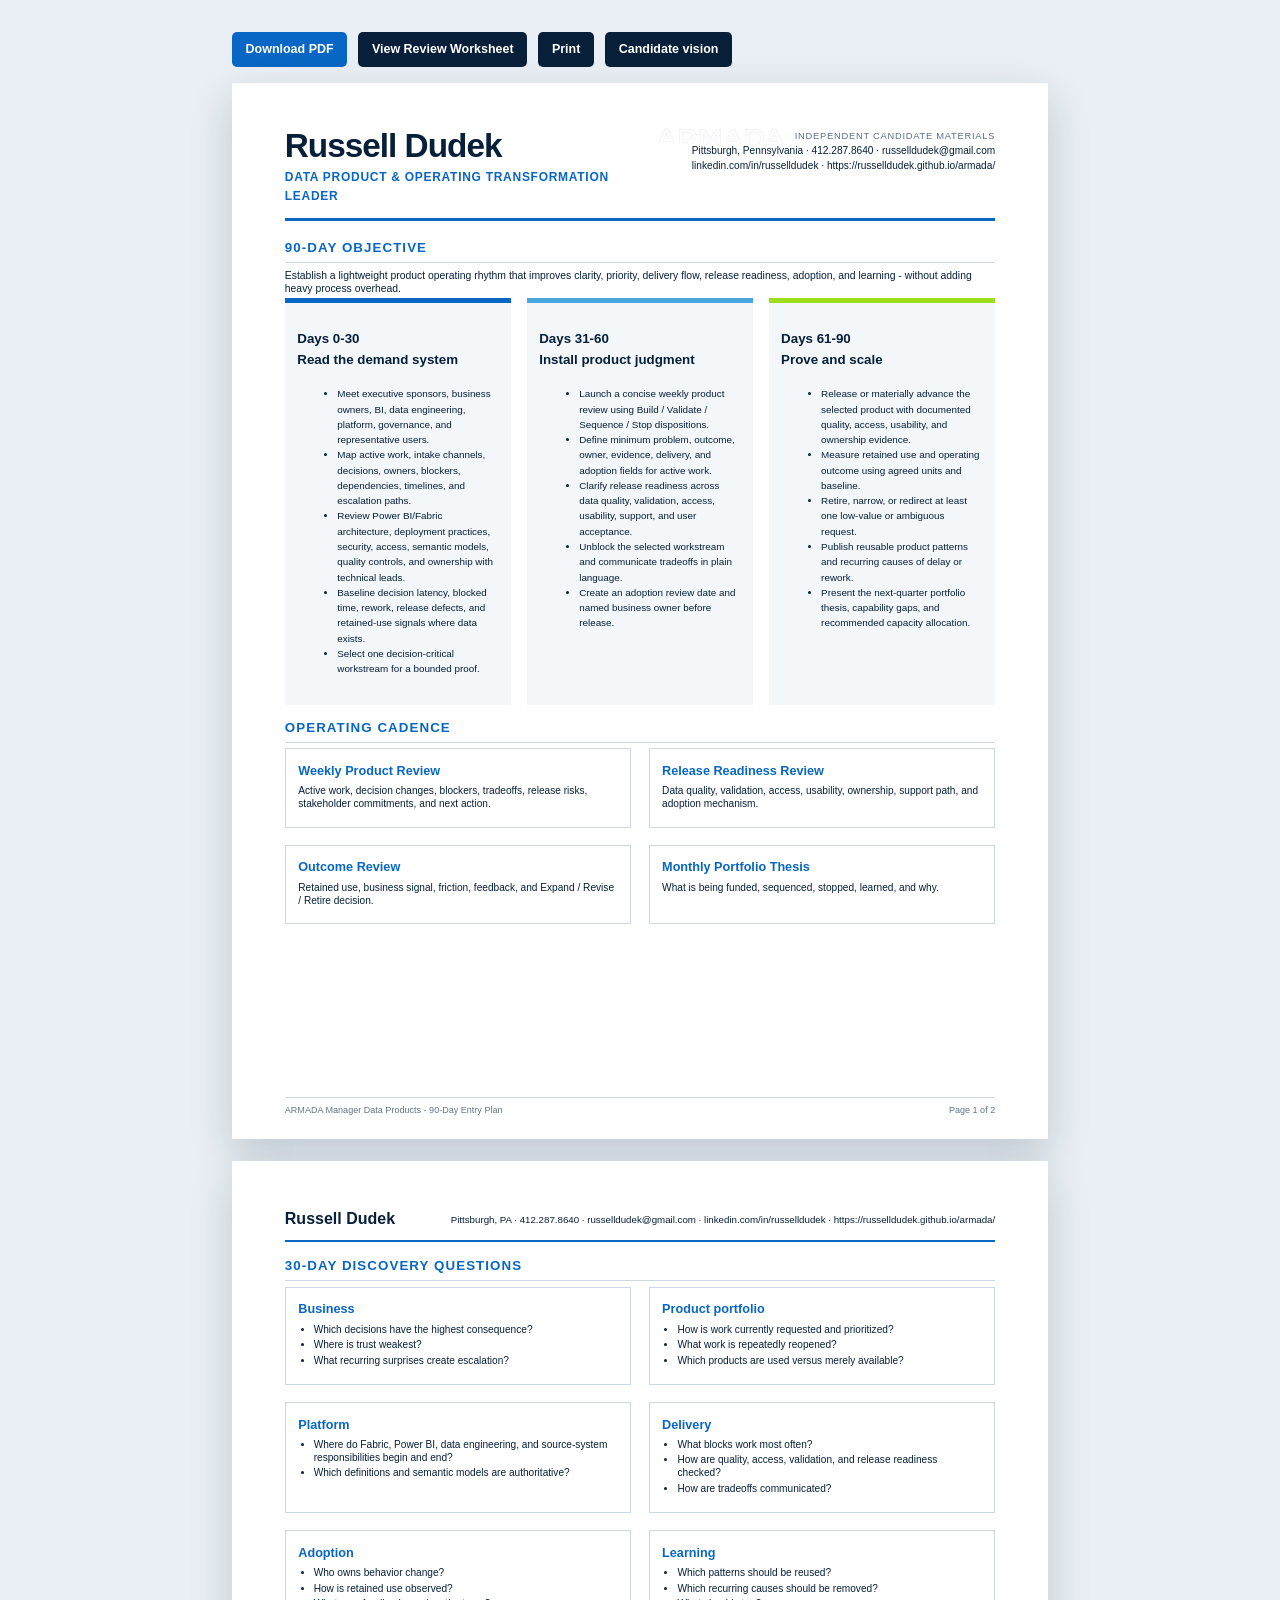
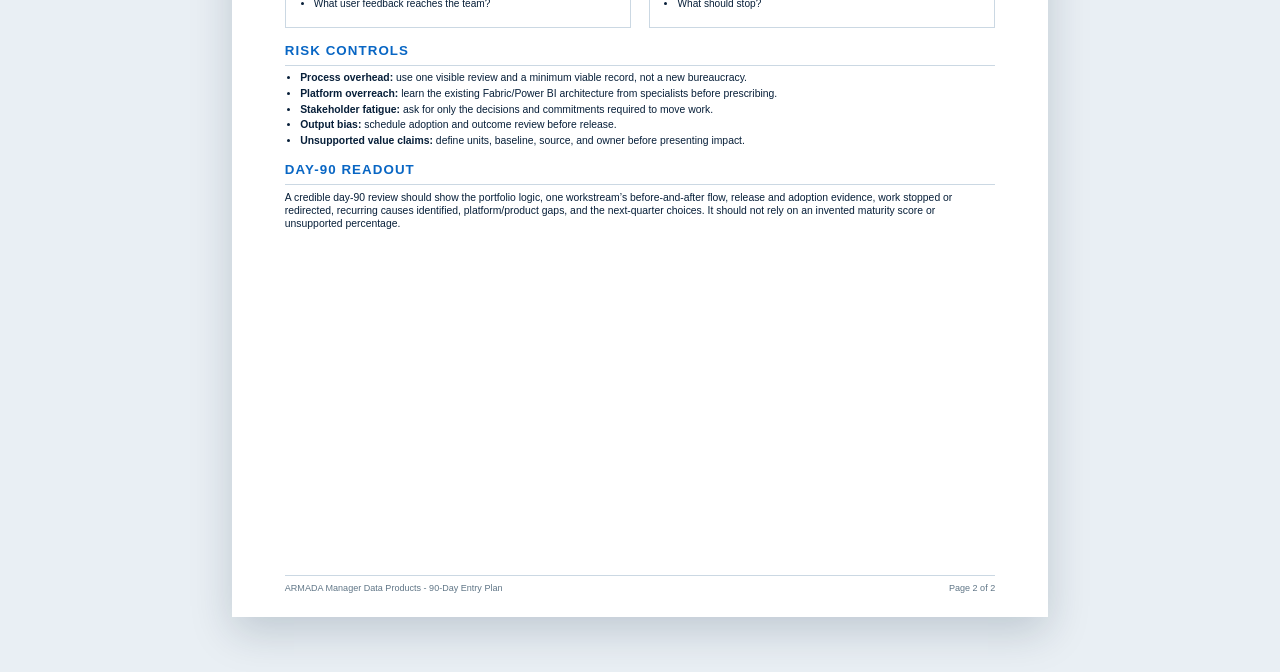
==== commit e7feeeca: "Materialize ARMADA brand asset and campaign PDFs" ====
--- a/90-day-plan.html
+++ b/90-day-plan.html
@@ -1,2 +1,2 @@
-<!doctype html><html lang="en"><head><meta charset="utf-8"><meta name="viewport" content="width=device-width,initial-scale=1"><title>ARMADA Manager Data Products | 90-Day Entry Plan</title><link rel="stylesheet" href="styles.css"></head><body class="doc-body"><div class="doc-toolbar"><a class="btn btn-secondary" href="index.html">Candidate vision</a><span class="spacer"></span><a class="btn btn-primary" href="docs/Russell-Dudek-ARMADA-90-Day-Plan.pdf">Download PDF</a><button class="btn btn-secondary" onclick="window.print()">Print</button></div><main class="doc-set"><section class="sheet"><header class="doc-header"><div><div class="doc-name">Russell Dudek</div><div class="doc-identity">90-Day Entry Plan · Manager Data Products</div><div class="doc-company"><img src="assets/brand/armada-logo-official.svg" alt="ARMADA Supply Chain Solutions"><span>Independent candidate materials · Manager Data Products</span></div></div><div class="doc-contact">Pittsburgh, Pennsylvania · <a href="tel:+14122878640">412.287.8640</a><br><a href="mailto:russelldudek@gmail.com">russelldudek@gmail.com</a> · <a href="https://www.linkedin.com/in/russelldudek">linkedin.com/in/russelldudek</a><br><a href="https://russelldudek.github.io/armada/">https://russelldudek.github.io/armada/</a></div></header><h1 class="report-title">Read the system. Stabilize flow. Prove the loop.</h1><p class="report-subtitle">The first 90 days should produce a credible operating picture, a clearer portfolio, and one end-to-end proof that connects request qualification, delivery, release readiness, adoption, and learning.</p><div class="report-grid-2"><article class="report-card"><h3>Days 1–30 · Read and baseline</h3><ul><li>Map request channels, active work, recurring stakeholders, informal decision rights, dependencies, release checks, and adoption practices.</li><li>Shadow BI, Data Engineering, and business users through real work—not only status meetings.</li><li>Review current Power BI/Fabric architecture, operating conventions, access model, deployment path, and support boundaries with technical owners.</li><li>Select one bounded workstream as the platform-ramp and operating-model proof.</li><li>Establish a no-surprises update rhythm for sponsors and active stakeholders.</li></ul><p><strong>Outputs:</strong> current-state portfolio map; stakeholder topology; blocker taxonomy; baseline measurement plan; first proof workstream.</p></article><article class="report-card"><h3>Days 31–60 · Install visibility</h3><ul><li>Introduce a minimal intake contract centered on decision, owner, value, readiness, and adoption.</li><li>Publish one portfolio view showing disposition, owner, next decision, blocker, release risk, and intended outcome.</li><li>Define product-type release checklists for reports, reusable datasets, automations, and AI-enabled workflows.</li><li>Clarify escalation boundaries and decision rights across business, BI, Data Engineering, access/security, and governance.</li><li>Run the selected workstream through the Outcome Cross-Dock.</li></ul><p><strong>Outputs:</strong> intake/disposition standard; active portfolio view; release contracts; decision-rights map; adoption plan.</p></article></div><div class="report-callout"><strong>Operating principle:</strong> do not launch a “new process” campaign. Improve the work visibly, borrow the team’s existing language where possible, and add only the minimum structure required to make decisions earlier and handoffs cleaner.</div><h2 class="doc-section-title">First-60-day listening map</h2><table class="report-table"><tr><th>Stakeholder</th><th>What to learn</th><th>What to return</th></tr><tr><td>Business decision owners</td><td>Critical decisions, workarounds, urgency, adoption friction, trust gaps.</td><td>Clear scope, tradeoffs, disposition, owner asks, and update cadence.</td></tr><tr><td>BI / analytics</td><td>Backlog quality, semantic issues, validation load, usability, support burden.</td><td>Better-qualified work, earlier decisions, fewer late surprises.</td></tr><tr><td>Data Engineering</td><td>Source constraints, dependencies, reusable patterns, technical debt, delivery risk.</td><td>Visible priorities, clearer acceptance criteria, better escalation.</td></tr><tr><td>Platform / access / governance</td><td>Environments, permissions, deployment, security, compliance, failure boundaries.</td><td>Earlier involvement and explicit release conditions.</td></tr></table><div class="page-footer"><span>90-day entry plan</span><span>Russell Dudek · Page 1 of 2</span></div></section>
-<section class="sheet"><div class="continuation-header"><strong>ARMADA · Manager Data Products</strong><span>90-day entry plan · Russell Dudek</span></div><h1 class="report-title">Days 61–90 · Close the loop</h1><div class="report-grid-2"><article class="report-card"><h3>Release one priority product</h3><ul><li>Clear quality, validation, access, usability, support, and adoption conditions.</li><li>Make the human owner and escalation path explicit.</li><li>Communicate what changed, why, and what evidence will determine the next decision.</li></ul></article><article class="report-card"><h3>Receive the outcome</h3><ul><li>Observe actual use in the workflow.</li><li>Capture friction and workarounds without blaming users.</li><li>Compare intended decision behavior with observed behavior.</li><li>Decide: standardize, scale, revise, support differently, hold, or retire.</li></ul></article><article class="report-card"><h3>Institutionalize only what earned it</h3><ul><li>Promote reusable intake fields, release checks, patterns, or definitions only when the proof supports them.</li><li>Retain exceptions where the business context genuinely differs.</li><li>Publish a concise learning note and update the portfolio.</li></ul></article><article class="report-card"><h3>90-day executive readout</h3><ul><li>Portfolio clarity and decisions made</li><li>Delivery flow and blocker pattern</li><li>Release-quality findings</li><li>Adoption evidence and user friction</li><li>What to scale, change, stop, or investigate next</li></ul></article></div><h2 class="doc-section-title">90-day evidence plan</h2><table class="report-table"><tr><th>Evidence category</th><th>Baseline to establish</th><th>Early signal</th><th>Decision enabled</th></tr><tr><td>Portfolio value</td><td>How active work is currently connected to decisions and owners.</td><td>More items with explicit decision, owner, and disposition.</td><td>Fund, shape, sequence, or stop.</td></tr><tr><td>Flow</td><td>Where qualified work waits and why.</td><td>Earlier blocker visibility; faster scope and tradeoff decisions.</td><td>Escalate, unblock, or re-route.</td></tr><tr><td>Release trust</td><td>Common late validation, access, quality, or usability surprises.</td><td>Release conditions cleared before the finish line.</td><td>Release, hold, or revise.</td></tr><tr><td>Adoption</td><td>How use and friction are currently observed.</td><td>Named adoption owner and post-release evidence review.</td><td>Scale, train, redesign, support, or retire.</td></tr><tr><td>Learning</td><td>How delivery evidence returns to portfolio decisions.</td><td>One completed adoption receipt changes a priority or standard.</td><td>Reuse, standardize, or preserve a legitimate exception.</td></tr></table><div class="report-callout"><strong>Day-90 success is not “the process is installed.”</strong> It is that ARMADA can point to one important decision product and see the entire chain: why it was prioritized, how it moved, what cleared release, who adopted it, what evidence returned, and what the team decided next.</div><h2 class="doc-section-title">Risks and countermeasures</h2><table class="report-table"><tr><th>Risk</th><th>Countermeasure</th></tr><tr><td>New framework feels like overhead.</td><td>Use existing artifacts where possible; remove fields that do not change a decision.</td></tr><tr><td>Role becomes a stakeholder buffer with no authority.</td><td>Make dispositions, decision rights, and escalation paths explicit with sponsor backing.</td></tr><tr><td>Platform learning competes with delivery.</td><td>Use a real bounded Power BI/Fabric workstream as the learning vehicle.</td></tr><tr><td>Adoption is treated as communications.</td><td>Name workflow behavior, owner, evidence, and post-release decision before build.</td></tr></table><div class="page-footer"><span>90-day entry plan</span><span>Russell Dudek · Page 2 of 2</span></div></section></main></body></html>+<!doctype html><html lang="en"><head><meta charset="utf-8"><meta name="viewport" content="width=device-width,initial-scale=1"><title>ARMADA 90-Day Entry Plan</title><link rel="stylesheet" href="styles.css"></head><body class="doc-body"><div class="doc-actions"><a class="primary" href="docs/Russell-Dudek-ARMADA-90-Day-Plan.pdf">Download PDF</a><a href="outcome-cross-dock.html">View Review Worksheet</a><button onclick="window.print()">Print</button><a href="index.html">Candidate vision</a></div><section class="document-page"><header class="doc-header"><div><h1>Russell Dudek</h1><div class="doc-identity">Data Product & Operating Transformation Leader</div></div><div class="doc-contact"><div class="doc-company"><img src="assets/brand/armada-logo-official.svg" alt="ARMADA"><span class="doc-role">Independent candidate materials</span></div>Pittsburgh, Pennsylvania · <a href="tel:+14122878640">412.287.8640</a> · <a href="mailto:russelldudek@gmail.com">russelldudek@gmail.com</a><br><a href="https://www.linkedin.com/in/russelldudek">linkedin.com/in/russelldudek</a> · <a href="https://russelldudek.github.io/armada/">https://russelldudek.github.io/armada/</a></div></header><section class="doc-section"><h2>90-Day Objective</h2><p>Establish a lightweight product operating rhythm that improves clarity, priority, delivery flow, release readiness, adoption, and learning - without adding heavy process overhead.</p></section><div class="plan-columns"><div class="plan-col"><h3>Days 0-30<br>Read the demand system</h3><ul><li>Meet executive sponsors, business owners, BI, data engineering, platform, governance, and representative users.</li><li>Map active work, intake channels, decisions, owners, blockers, dependencies, timelines, and escalation paths.</li><li>Review Power BI/Fabric architecture, deployment practices, security, access, semantic models, quality controls, and ownership with technical leads.</li><li>Baseline decision latency, blocked time, rework, release defects, and retained-use signals where data exists.</li><li>Select one decision-critical workstream for a bounded proof.</li></ul></div><div class="plan-col"><h3>Days 31-60<br>Install product judgment</h3><ul><li>Launch a concise weekly product review using Build / Validate / Sequence / Stop dispositions.</li><li>Define minimum problem, outcome, owner, evidence, delivery, and adoption fields for active work.</li><li>Clarify release readiness across data quality, validation, access, usability, support, and user acceptance.</li><li>Unblock the selected workstream and communicate tradeoffs in plain language.</li><li>Create an adoption review date and named business owner before release.</li></ul></div><div class="plan-col"><h3>Days 61-90<br>Prove and scale</h3><ul><li>Release or materially advance the selected product with documented quality, access, usability, and ownership evidence.</li><li>Measure retained use and operating outcome using agreed units and baseline.</li><li>Retire, narrow, or redirect at least one low-value or ambiguous request.</li><li>Publish reusable product patterns and recurring causes of delay or rework.</li><li>Present the next-quarter portfolio thesis, capability gaps, and recommended capacity allocation.</li></ul></div></div><section class="doc-section"><h2>Operating Cadence</h2><div class="brief-grid"><div class="brief-card"><h3>Weekly Product Review</h3><p>Active work, decision changes, blockers, tradeoffs, release risks, stakeholder commitments, and next action.</p></div><div class="brief-card"><h3>Release Readiness Review</h3><p>Data quality, validation, access, usability, ownership, support path, and adoption mechanism.</p></div><div class="brief-card"><h3>Outcome Review</h3><p>Retained use, business signal, friction, feedback, and Expand / Revise / Retire decision.</p></div><div class="brief-card"><h3>Monthly Portfolio Thesis</h3><p>What is being funded, sequenced, stopped, learned, and why.</p></div></div></section><footer class="doc-footer"><span>ARMADA Manager Data Products - 90-Day Entry Plan</span><span>Page 1 of 2</span></footer></section>
+<section class="document-page"><div class="continuation"><strong>Russell Dudek</strong><span class="compact-contact">Pittsburgh, PA · 412.287.8640 · russelldudek@gmail.com · linkedin.com/in/russelldudek · https://russelldudek.github.io/armada/</span></div><section class="doc-section"><h2>30-Day Discovery Questions</h2><div class="brief-grid"><div class="brief-card"><h3>Business</h3><ul><li>Which decisions have the highest consequence?</li><li>Where is trust weakest?</li><li>What recurring surprises create escalation?</li></ul></div><div class="brief-card"><h3>Product portfolio</h3><ul><li>How is work currently requested and prioritized?</li><li>What work is repeatedly reopened?</li><li>Which products are used versus merely available?</li></ul></div><div class="brief-card"><h3>Platform</h3><ul><li>Where do Fabric, Power BI, data engineering, and source-system responsibilities begin and end?</li><li>Which definitions and semantic models are authoritative?</li></ul></div><div class="brief-card"><h3>Delivery</h3><ul><li>What blocks work most often?</li><li>How are quality, access, validation, and release readiness checked?</li><li>How are tradeoffs communicated?</li></ul></div><div class="brief-card"><h3>Adoption</h3><ul><li>Who owns behavior change?</li><li>How is retained use observed?</li><li>What user feedback reaches the team?</li></ul></div><div class="brief-card"><h3>Learning</h3><ul><li>Which patterns should be reused?</li><li>Which recurring causes should be removed?</li><li>What should stop?</li></ul></div></div></section><section class="doc-section"><h2>Risk Controls</h2><ul><li><strong>Process overhead:</strong> use one visible review and a minimum viable record, not a new bureaucracy.</li><li><strong>Platform overreach:</strong> learn the existing Fabric/Power BI architecture from specialists before prescribing.</li><li><strong>Stakeholder fatigue:</strong> ask for only the decisions and commitments required to move work.</li><li><strong>Output bias:</strong> schedule adoption and outcome review before release.</li><li><strong>Unsupported value claims:</strong> define units, baseline, source, and owner before presenting impact.</li></ul></section><section class="doc-section"><h2>Day-90 Readout</h2><p>A credible day-90 review should show the portfolio logic, one workstream’s before-and-after flow, release and adoption evidence, work stopped or redirected, recurring causes identified, platform/product gaps, and the next-quarter choices. It should not rely on an invented maturity score or unsupported percentage.</p></section><footer class="doc-footer"><span>ARMADA Manager Data Products - 90-Day Entry Plan</span><span>Page 2 of 2</span></footer></section></body></html>
--- a/styles.css
+++ b/styles.css
@@ -1,318 +1,8 @@
 @import url("brand-tokens.css");
-* { box-sizing: border-box; }
-html { scroll-behavior: smooth; }
-body { margin:0; font-family: Lato, "Helvetica Neue", sans-serif; color:var(--brand-ink); background:var(--brand-paper); line-height:1.5; }
-a { color:inherit; }
-img { max-width:100%; }
-button, a { -webkit-tap-highlight-color: transparent; }
-.skip-link { position:absolute; left:-9999px; top:0; z-index:1000; background:#fff; padding:.75rem 1rem; }
-.skip-link:focus { left:1rem; top:1rem; }
-.site-header { position:sticky; top:0; z-index:50; backdrop-filter: blur(18px); background:rgba(246,248,251,.9); border-bottom:1px solid rgba(17,29,51,.08); }
-.nav-wrap { max-width:1240px; margin:auto; min-height:74px; padding:10px 28px; display:flex; align-items:center; gap:24px; }
-.brand-lockup { display:flex; align-items:center; gap:12px; text-decoration:none; min-width:260px; }
-.brand-lockup img { width:154px; height:48px; object-fit:contain; object-position:left center; background:#0a1426; border-radius:8px; padding:8px 10px; box-sizing:border-box; }
-.brand-lockup span { font-size:.68rem; line-height:1.25; color:var(--brand-muted); text-transform:uppercase; letter-spacing:.13em; }
-.nav-links { margin-left:auto; display:flex; gap:6px; align-items:center; }
-.nav-links a { text-decoration:none; font-size:.84rem; font-weight:700; padding:.55rem .7rem; border-radius:999px; }
-.nav-links a:hover, .nav-links a:focus-visible { background:#fff; outline:none; box-shadow:0 0 0 2px var(--brand-sky); }
-.nav-cta { background:var(--brand-blue)!important; color:#fff!important; }
-.mobile-toggle { display:none; margin-left:auto; border:0; background:#fff; border-radius:10px; padding:.65rem; font-weight:800; }
-main { overflow:hidden; }
-.hero { position:relative; min-height:760px; display:grid; align-items:center; background:
- radial-gradient(circle at 80% 20%, rgba(98,89,232,.16), transparent 28%),
- linear-gradient(125deg, #fff 0 50%, #eef4fb 50% 100%); }
-.hero:before { content:""; position:absolute; inset:0; pointer-events:none; background-image:linear-gradient(rgba(4,87,187,.055) 1px, transparent 1px),linear-gradient(90deg,rgba(4,87,187,.055) 1px,transparent 1px); background-size:48px 48px; mask-image:linear-gradient(90deg,transparent 0,#000 48%,#000 100%); }
-.hero-inner { position:relative; max-width:1240px; width:100%; margin:auto; padding:76px 28px 68px; display:grid; grid-template-columns:minmax(0,.93fr) minmax(540px,1.07fr); gap:48px; align-items:center; }
-.eyebrow { display:flex; align-items:center; gap:10px; font-size:.74rem; text-transform:uppercase; letter-spacing:.16em; font-weight:900; color:var(--brand-blue); }
-.eyebrow:before { content:""; width:34px; height:3px; background:linear-gradient(90deg,var(--brand-lime),var(--brand-sky),var(--brand-violet)); border-radius:3px; }
-h1 { font-size:clamp(3.2rem,6vw,6.15rem); line-height:.93; letter-spacing:-.055em; margin:22px 0 24px; max-width:780px; }
-.hero-copy p { font-size:1.2rem; color:#3c4a62; max-width:620px; }
-.hero-copy strong { color:var(--brand-ink); }
-.hero-actions { margin-top:30px; display:flex; flex-wrap:wrap; gap:12px; }
-.btn { display:inline-flex; align-items:center; justify-content:center; gap:8px; min-height:46px; padding:.74rem 1rem; border-radius:8px; text-decoration:none; border:1px solid transparent; font-weight:900; font-size:.88rem; cursor:pointer; }
-.btn-primary { background:var(--brand-blue); color:#fff; box-shadow:0 12px 24px rgba(4,87,187,.22); }
-.btn-secondary { background:#fff; border-color:var(--line); color:var(--brand-ink); }
-.hero-note { margin-top:22px; font-size:.78rem!important; color:var(--brand-muted)!important; }
-.crossdock { position:relative; min-height:570px; background:#101c31; color:#fff; border-radius:28px; box-shadow:var(--shadow); overflow:hidden; border:1px solid rgba(255,255,255,.1); }
-.crossdock:before { content:""; position:absolute; inset:0; background:radial-gradient(circle at 50% 45%, rgba(68,162,229,.18),transparent 35%),linear-gradient(90deg,rgba(255,255,255,.025) 1px,transparent 1px),linear-gradient(rgba(255,255,255,.025) 1px,transparent 1px); background-size:auto,32px 32px,32px 32px; }
-.dock-label { position:absolute; top:22px; left:24px; right:24px; display:flex; justify-content:space-between; z-index:3; text-transform:uppercase; letter-spacing:.12em; font-size:.66rem; font-weight:900; color:#b9c6dc; }
-.inbound-stack { position:absolute; left:24px; top:105px; width:135px; display:grid; gap:14px; z-index:2; }
-.load-card { padding:13px 14px; border:1px solid rgba(255,255,255,.16); border-left:4px solid var(--brand-sky); border-radius:10px; background:rgba(255,255,255,.06); box-shadow:0 10px 24px rgba(0,0,0,.18); font-size:.75rem; font-weight:800; }
-.load-card:nth-child(2) { border-left-color:var(--brand-lime); }
-.load-card:nth-child(3) { border-left-color:var(--brand-violet); }
-.dock-floor { position:absolute; left:173px; right:150px; top:98px; bottom:84px; border:1px solid rgba(255,255,255,.12); border-radius:18px; background:rgba(255,255,255,.035); overflow:hidden; }
-.transfer-path { position:absolute; left:0; right:0; top:49%; height:5px; background:linear-gradient(90deg,var(--brand-sky),var(--brand-lime),var(--brand-violet)); opacity:.8; }
-.transfer-path:after { content:""; position:absolute; inset:-8px 0; background:repeating-linear-gradient(90deg,transparent 0 22px,rgba(255,255,255,.48) 22px 28px); animation:pathMove 2.2s linear infinite; }
-@keyframes pathMove { to { transform:translateX(28px); } }
-.transfer-load { position:absolute; left:-80px; top:calc(49% - 27px); width:76px; height:52px; border-radius:8px; background:#fff; color:var(--brand-ink); box-shadow:0 0 0 4px rgba(68,162,229,.22),0 10px 25px rgba(0,0,0,.3); display:grid; place-items:center; font-size:.65rem; font-weight:900; text-align:center; animation:loadRoute 7s cubic-bezier(.45,0,.55,1) infinite; z-index:3; }
-@keyframes loadRoute { 0%,8%{left:-80px;opacity:0} 14%{opacity:1} 42%{left:44%;} 58%{left:44%; transform:translateY(0)} 72%{left:78%; transform:translateY(-92px)} 90%{left:104%; transform:translateY(-92px);opacity:1} 100%{left:104%;transform:translateY(-92px);opacity:0} }
-.decision-bay { position:absolute; left:38%; top:70px; width:150px; height:230px; border:1px dashed rgba(255,255,255,.3); border-radius:16px; display:flex; flex-direction:column; justify-content:center; align-items:center; padding:14px; text-align:center; z-index:2; }
-.decision-bay .ring { width:76px; height:76px; border:9px solid var(--brand-lime); border-right-color:rgba(255,255,255,.15); border-radius:50%; animation:turn 5s linear infinite; }
-@keyframes turn { to { transform:rotate(360deg); } }
-.decision-bay strong { margin-top:14px; font-size:.78rem; }
-.decision-bay span { font-size:.65rem; color:#aebbd0; margin-top:5px; }
-.outbound-doors { position:absolute; right:20px; top:92px; bottom:92px; width:116px; display:grid; grid-template-rows:repeat(4,1fr); gap:12px; z-index:2; }
-.door { position:relative; border:1px solid rgba(255,255,255,.16); border-radius:9px; background:rgba(255,255,255,.055); padding:12px; font-size:.68rem; font-weight:900; display:flex; align-items:flex-end; overflow:hidden; }
-.door:before { content:""; position:absolute; left:0; top:0; bottom:0; width:5px; background:var(--brand-lime); }
-.door:nth-child(2):before { background:var(--brand-sky); }
-.door:nth-child(3):before { background:var(--brand-violet); }
-.door:nth-child(4):before { background:var(--dock-red); }
-.adoption-receipt { position:absolute; left:205px; right:190px; bottom:22px; height:44px; border:1px solid rgba(255,255,255,.15); background:rgba(255,255,255,.055); border-radius:10px; display:flex; align-items:center; justify-content:space-around; font-size:.66rem; color:#aebbd0; z-index:2; }
-.adoption-receipt strong { color:#fff; }
-.section { padding:105px 28px; }
-.section-inner { max-width:1180px; margin:auto; }
-.kicker { text-transform:uppercase; letter-spacing:.15em; font-size:.72rem; font-weight:900; color:var(--brand-blue); }
-h2 { font-size:clamp(2.2rem,4.2vw,4.3rem); line-height:1.02; letter-spacing:-.04em; margin:16px 0 22px; max-width:920px; }
-.lede { max-width:780px; font-size:1.14rem; color:#4c5a70; }
-.tension-section { background:#fff; }
-.tension-grid { margin-top:54px; display:grid; grid-template-columns:1fr 1fr; gap:28px; }
-.tension-panel { position:relative; min-height:320px; border-radius:20px; padding:38px; overflow:hidden; }
-.tension-panel:first-child { background:#eef3f9; }
-.tension-panel:last-child { background:var(--brand-ink); color:#fff; }
-.tension-panel h3 { font-size:1.65rem; margin:0 0 16px; }
-.tension-panel ul { margin:0; padding:0; list-style:none; display:grid; gap:13px; }
-.tension-panel li { padding-left:24px; position:relative; }
-.tension-panel li:before { content:""; position:absolute; left:0; top:.55em; width:9px; height:9px; border-radius:2px; background:var(--brand-lime); transform:rotate(45deg); }
-.tension-bridge { position:absolute; width:110px; height:110px; right:-25px; bottom:-25px; border-radius:30px 0 0 0; background:linear-gradient(135deg,var(--brand-sky),var(--brand-violet)); opacity:.35; }
-.moment-strip { margin-top:54px; display:grid; grid-template-columns:repeat(3,1fr); border-top:1px solid var(--line); border-bottom:1px solid var(--line); }
-.moment { padding:28px 26px; border-right:1px solid var(--line); }
-.moment:last-child { border-right:0; }
-.moment .num { font-size:3rem; font-weight:900; letter-spacing:-.05em; color:var(--brand-blue); }
-.moment p { margin:8px 0 0; color:#536178; }
-.hypothesis { margin-top:26px; border-left:5px solid var(--brand-violet); background:#f1f0ff; padding:20px 24px; border-radius:0 12px 12px 0; }
-.model-section { background:var(--brand-ink); color:#fff; position:relative; }
-.model-section:before { content:""; position:absolute; inset:0; background:radial-gradient(circle at 15% 30%,rgba(68,162,229,.15),transparent 27%),radial-gradient(circle at 85% 65%,rgba(161,219,42,.1),transparent 25%); }
-.model-section .section-inner { position:relative; }
-.model-section .kicker { color:var(--brand-lime); }
-.model-section .lede { color:#bdc8d8; }
-.model-lab { margin-top:52px; display:grid; grid-template-columns:320px 1fr; gap:22px; }
-.scenario-panel, .result-panel { border:1px solid rgba(255,255,255,.12); border-radius:18px; background:rgba(255,255,255,.045); padding:24px; }
-.scenario-panel h3, .result-panel h3 { margin:0 0 14px; }
-.scenario-tabs { display:grid; gap:9px; }
-.scenario-tab { width:100%; text-align:left; color:#fff; background:rgba(255,255,255,.045); border:1px solid rgba(255,255,255,.12); border-radius:9px; padding:12px 14px; cursor:pointer; font:inherit; font-weight:800; }
-.scenario-tab[aria-selected="true"] { border-color:var(--brand-lime); background:rgba(161,219,42,.12); box-shadow:inset 4px 0 var(--brand-lime); }
-.control-box { margin-top:20px; border-top:1px solid rgba(255,255,255,.12); padding-top:18px; display:grid; gap:14px; }
-.switch-row { display:flex; align-items:center; justify-content:space-between; gap:16px; font-size:.82rem; }
-.switch { width:48px; height:26px; border-radius:20px; border:0; background:#48566d; cursor:pointer; position:relative; }
-.switch:after { content:""; position:absolute; top:4px; left:4px; width:18px; height:18px; border-radius:50%; background:#fff; transition:transform .22s ease; }
-.switch[aria-pressed="true"] { background:var(--brand-lime); }
-.switch[aria-pressed="true"]:after { transform:translateX(22px); }
-.reset-btn { margin-top:6px; border:0; background:transparent; color:#b9c6d8; text-decoration:underline; cursor:pointer; text-align:left; padding:0; }
-.result-head { display:flex; justify-content:space-between; gap:18px; align-items:flex-start; }
-.disposition { font-size:.72rem; font-weight:900; text-transform:uppercase; letter-spacing:.12em; padding:8px 12px; border-radius:999px; background:rgba(161,219,42,.14); color:#dff7a9; border:1px solid rgba(161,219,42,.45); }
-.result-title { font-size:2.1rem; line-height:1.05; margin:7px 0 12px; }
-.result-summary { color:#bdc8d8; max-width:720px; }
-.route-map { margin-top:25px; display:grid; grid-template-columns:repeat(5,1fr); gap:8px; align-items:stretch; }
-.route-step { min-height:142px; padding:14px; border:1px solid rgba(255,255,255,.12); border-radius:10px; position:relative; background:rgba(255,255,255,.035); }
-.route-step.active { border-color:var(--brand-sky); background:rgba(68,162,229,.11); }
-.route-step .step-no { color:var(--brand-lime); font-size:.68rem; font-weight:900; }
-.route-step strong { display:block; margin-top:7px; font-size:.86rem; }
-.route-step p { font-size:.72rem; color:#aebbd0; }
-.evidence-grid { margin-top:20px; display:grid; grid-template-columns:repeat(3,1fr); gap:10px; }
-.evidence-cell { padding:16px; background:#fff; color:var(--brand-ink); border-radius:10px; }
-.evidence-cell span { display:block; font-size:.65rem; text-transform:uppercase; letter-spacing:.1em; color:#6a7890; font-weight:900; }
-.evidence-cell strong { display:block; margin-top:7px; font-size:.83rem; }
-.scorecard { margin-top:52px; display:grid; grid-template-columns:repeat(5,1fr); gap:14px; }
-.metric { background:#fff; border-top:5px solid var(--brand-blue); padding:22px 18px; min-height:180px; box-shadow:0 8px 25px rgba(17,29,51,.06); }
-.metric:nth-child(2){border-color:var(--brand-sky)} .metric:nth-child(3){border-color:var(--brand-lime)} .metric:nth-child(4){border-color:var(--brand-violet)} .metric:nth-child(5){border-color:var(--dock-orange)}
-.metric h3 { margin:0 0 9px; font-size:1rem; }
-.metric p { margin:0; font-size:.84rem; color:#59677d; }
-.proof-section { background:#fff; }
-.proof-map { margin-top:52px; display:grid; grid-template-columns:220px 1fr; gap:28px; }
-.proof-rail { border-right:2px solid var(--line); padding-right:24px; display:grid; align-content:start; gap:10px; }
-.proof-rail button { text-align:left; border:0; background:transparent; padding:12px; border-radius:8px; font:inherit; font-weight:900; cursor:pointer; color:#5c6a7e; }
-.proof-rail button[aria-selected="true"] { background:#eef4fb; color:var(--brand-blue); }
-.proof-detail { min-height:440px; border-radius:20px; background:#f5f7fa; padding:36px; position:relative; overflow:hidden; }
-.proof-detail:after { content:""; position:absolute; width:220px; height:220px; border:40px solid rgba(68,162,229,.12); border-radius:50%; right:-70px; bottom:-80px; }
-.proof-detail h3 { margin:0 0 6px; font-size:2rem; }
-.proof-role { color:var(--brand-blue); font-weight:900; }
-.proof-detail ul { max-width:760px; display:grid; gap:12px; padding-left:20px; }
-.proof-transfer { margin-top:24px; padding:18px; background:#fff; border-left:5px solid var(--brand-lime); border-radius:0 10px 10px 0; max-width:800px; }
-.objection-section { background:linear-gradient(135deg,#eef3f9 0 50%,#fff 50%); }
-.objection-wrap { display:grid; grid-template-columns:.8fr 1.2fr; gap:54px; align-items:start; }
-.objection-question { font-size:2.1rem; font-weight:900; line-height:1.15; }
-.objection-answer { background:#fff; border-radius:18px; padding:34px; box-shadow:var(--shadow); }
-.objection-answer h3 { margin-top:0; }
-.boundary { display:inline-block; font-size:.7rem; text-transform:uppercase; letter-spacing:.13em; font-weight:900; color:#8d3343; background:#fdecef; padding:7px 10px; border-radius:999px; }
-.plan-track { margin-top:52px; display:grid; grid-template-columns:repeat(3,1fr); gap:18px; }
-.phase { background:#fff; border:1px solid var(--line); border-radius:16px; padding:26px; position:relative; }
-.phase .phase-day { color:var(--brand-blue); font-size:.73rem; font-weight:900; text-transform:uppercase; letter-spacing:.1em; }
-.phase h3 { font-size:1.35rem; }
-.phase ul { padding-left:18px; color:#536178; }
-.questions-section { background:#fff; }
-.question-list { margin-top:44px; counter-reset:q; display:grid; grid-template-columns:1fr 1fr; gap:1px; background:var(--line); border:1px solid var(--line); }
-.question { background:#fff; padding:28px; counter-increment:q; }
-.question:before { content:counter(q,decimal-leading-zero); display:block; color:var(--brand-violet); font-weight:900; margin-bottom:10px; }
-.cta { padding:90px 28px; background:var(--brand-blue); color:#fff; }
-.cta-inner { max-width:1180px; margin:auto; display:grid; grid-template-columns:1fr auto; gap:40px; align-items:center; }
-.cta h2 { margin:0; max-width:780px; }
-.cta p { color:#d8e7fb; }
-.cta .btn-secondary { border-color:#fff; }
-.site-footer { background:#0a1426; color:#b5c0d1; padding:36px 28px; font-size:.78rem; }
-.footer-inner { max-width:1180px; margin:auto; display:flex; justify-content:space-between; gap:24px; }
-.footer-inner a { color:#fff; }
-
-/* Document surfaces */
-.doc-body { background:#e9eef5; }
-.doc-toolbar { position:sticky; top:0; z-index:20; max-width:900px; margin:0 auto; padding:12px; display:flex; flex-wrap:wrap; gap:8px; background:rgba(233,238,245,.95); }
-.doc-toolbar .spacer { flex:1; }
-.doc-set { padding:20px 16px 60px; }
-.sheet { width:8.5in; min-height:11in; margin:0 auto 22px; background:#fff; box-shadow:0 16px 46px rgba(17,29,51,.14); position:relative; padding:.52in .58in .52in; overflow:visible; }
-.sheet + .sheet { page-break-before:always; }
-.doc-header { display:grid; grid-template-columns:1fr auto; gap:22px; align-items:start; padding-bottom:12px; border-bottom:4px solid var(--brand-blue); }
-.doc-name { font-size:24pt; line-height:1; font-weight:900; letter-spacing:-.035em; }
-.doc-identity { font-size:10.5pt; color:var(--brand-blue); font-weight:900; margin-top:6px; }
-.doc-contact { font-size:7.8pt; line-height:1.5; text-align:right; }
-.doc-contact a { text-decoration:none; }
-.doc-company { margin-top:9px; display:flex; align-items:center; gap:10px; font-size:7pt; color:#647189; text-transform:uppercase; letter-spacing:.09em; }
-.doc-company img { width:118px; height:34px; object-fit:contain; object-position:left; background:#0a1426; border-radius:4px; padding:5px 7px; box-sizing:border-box; }
-.doc-section { margin-top:14px; }
-.doc-section-title { display:flex; align-items:center; gap:10px; font-size:9pt; text-transform:uppercase; letter-spacing:.12em; font-weight:900; color:var(--brand-blue); margin:0 0 8px; }
-.doc-section-title:after { content:""; height:1px; background:var(--line); flex:1; }
-.doc-summary { font-size:8.6pt; line-height:1.42; margin:10px 0; }
-.capability-row { display:flex; flex-wrap:wrap; gap:5px; }
-.capability { font-size:7.2pt; font-weight:800; background:#eef3f9; border:1px solid #dbe4ef; border-radius:999px; padding:4px 7px; }
-.role { margin:11px 0; break-inside:avoid; }
-.role-head { display:flex; justify-content:space-between; gap:12px; align-items:baseline; }
-.role-title { font-size:9.4pt; font-weight:900; }
-.role-org { color:var(--brand-blue); }
-.role-date { font-size:7.5pt; color:#647189; white-space:nowrap; }
-.role ul { margin:5px 0 0 15px; padding:0; font-size:7.65pt; line-height:1.34; }
-.role li { margin-bottom:3px; }
-.resume-grid { display:grid; grid-template-columns:1.35fr .65fr; gap:18px; }
-.side-box { background:#f3f6fa; border-top:5px solid var(--brand-sky); padding:12px; margin-bottom:10px; break-inside:avoid; }
-.side-box h3 { margin:0 0 7px; font-size:8.3pt; text-transform:uppercase; letter-spacing:.1em; }
-.side-box p, .side-box li { font-size:7.25pt; line-height:1.35; }
-.side-box ul { margin:0; padding-left:14px; }
-.page-footer { position:absolute; left:.58in; right:.58in; bottom:.25in; border-top:1px solid var(--line); padding-top:6px; display:flex; justify-content:space-between; font-size:6.8pt; color:#6b788d; }
-.continuation-header { display:flex; align-items:center; justify-content:space-between; border-bottom:3px solid var(--brand-blue); padding-bottom:8px; font-size:7pt; }
-.continuation-header strong { font-size:13pt; }
-.letter-date { margin-top:18px; font-size:8.5pt; }
-.letter-address { margin:12px 0 18px; font-size:8.5pt; }
-.letter-body { font-size:9.1pt; line-height:1.48; }
-.letter-body p { margin:0 0 11px; }
-.signature { margin-top:16px; }
-.report-title { margin:18px 0 4px; font-size:24pt; line-height:1.02; letter-spacing:-.035em; }
-.report-subtitle { color:#516079; font-size:10pt; max-width:6.6in; }
-.report-grid-2 { display:grid; grid-template-columns:1fr 1fr; gap:13px; margin-top:14px; }
-.report-card { border:1px solid var(--line); border-top:4px solid var(--brand-blue); padding:13px; break-inside:avoid; }
-.report-card h3 { font-size:10pt; margin:0 0 7px; }
-.report-card p, .report-card li { font-size:8pt; line-height:1.36; }
-.report-card ul { padding-left:16px; margin:6px 0; }
-.report-callout { margin-top:14px; padding:13px 16px; background:#eef4fb; border-left:5px solid var(--brand-lime); font-size:8.4pt; line-height:1.4; }
-.report-table { width:100%; border-collapse:collapse; margin-top:12px; font-size:7.5pt; }
-.report-table th, .report-table td { border:1px solid var(--line); padding:7px; vertical-align:top; }
-.report-table th { background:#eef3f9; text-align:left; color:var(--brand-blue); }
-.artifact-diagram { margin-top:16px; background:#111d33; color:#fff; border-radius:12px; padding:16px; }
-.artifact-lanes { display:grid; grid-template-columns:repeat(5,1fr); gap:7px; }
-.artifact-lane { min-height:105px; border:1px solid rgba(255,255,255,.18); border-top:5px solid var(--brand-sky); padding:9px; font-size:7pt; }
-.artifact-lane:nth-child(2){border-color:var(--brand-lime)} .artifact-lane:nth-child(3){border-color:var(--brand-violet)} .artifact-lane:nth-child(4){border-color:var(--dock-orange)} .artifact-lane:nth-child(5){border-color:#fff}
-.artifact-lane strong { font-size:8pt; display:block; margin-bottom:5px; }
-.audit-note { font-size:7pt; color:#68768b; margin-top:10px; }
-
-@media (max-width:980px){
-  .nav-links { display:none; position:absolute; top:74px; left:12px; right:12px; background:#fff; padding:12px; border-radius:14px; box-shadow:var(--shadow); flex-wrap:wrap; }
-  .nav-links.open { display:flex; }
-  .mobile-toggle { display:block; }
-  .hero-inner { grid-template-columns:1fr; }
-  .crossdock { min-height:520px; }
-  .model-lab { grid-template-columns:1fr; }
-  .scorecard { grid-template-columns:repeat(2,1fr); }
-  .proof-map { grid-template-columns:1fr; }
-  .proof-rail { grid-template-columns:repeat(4,1fr); border-right:0; border-bottom:2px solid var(--line); padding-right:0; padding-bottom:15px; }
-  .objection-wrap { grid-template-columns:1fr; }
-  .sheet { width:min(100%,8.5in); min-height:auto; padding:36px; }
-  .page-footer { position:static; margin-top:22px; }
-}
-@media (max-width:720px){
-  .nav-wrap { padding:9px 16px; }
-  .brand-lockup { min-width:0; }
-  .brand-lockup img { width:125px; }
-  .brand-lockup span { display:none; }
-  .hero { min-height:auto; background:#fff; }
-  .hero-inner { padding:58px 18px; gap:30px; }
-  h1 { font-size:3.35rem; }
-  .crossdock { min-height:610px; border-radius:20px; }
-  .inbound-stack { left:18px; top:82px; width:112px; }
-  .dock-floor { left:144px; right:18px; top:80px; bottom:205px; }
-  .decision-bay { left:25%; width:130px; }
-  .outbound-doors { left:18px; right:18px; width:auto; top:auto; bottom:68px; height:112px; grid-template-columns:repeat(4,1fr); grid-template-rows:1fr; }
-  .adoption-receipt { left:18px; right:18px; bottom:18px; }
-  .section { padding:76px 18px; }
-  .tension-grid, .moment-strip, .plan-track, .question-list, .cta-inner { grid-template-columns:1fr; }
-  .moment { border-right:0; border-bottom:1px solid var(--line); }
-  .moment:last-child { border-bottom:0; }
-  .route-map { grid-template-columns:1fr; }
-  .route-step { min-height:auto; }
-  .evidence-grid { grid-template-columns:1fr; }
-  .scorecard { grid-template-columns:1fr; }
-  .proof-rail { grid-template-columns:1fr 1fr; }
-  .footer-inner { flex-direction:column; }
-  .doc-toolbar { align-items:stretch; }
-  .doc-toolbar .spacer { display:none; }
-  .doc-set { padding:8px 0 40px; }
-  .sheet { width:100%; margin:0 0 14px; padding:24px 18px; box-shadow:none; }
-  .doc-header { grid-template-columns:1fr; }
-  .doc-contact { text-align:left; }
-  .resume-grid, .report-grid-2 { grid-template-columns:1fr; }
-  .artifact-lanes { grid-template-columns:1fr; }
-}
-@media (prefers-reduced-motion:reduce){
-  html { scroll-behavior:auto; }
-  *, *:before, *:after { animation-duration:.001ms!important; animation-iteration-count:1!important; transition-duration:.001ms!important; }
-  .transfer-load { left:64%; transform:translateY(-92px); opacity:1; }
-}
-@page { size: Letter; margin:0; }
-@media print {
-  body { background:#fff; }
-  .doc-toolbar, .site-header, .site-footer { display:none!important; }
-  .doc-set { padding:0; }
-  .sheet { width:8.5in; height:11in; min-height:11in; margin:0; box-shadow:none; page-break-after:always; overflow:hidden; }
-  .sheet:last-child { page-break-after:auto; }
-  .page-footer { position:absolute; }
-  a { text-decoration:none; }
-}
-
-.resume-mechanism { margin-top:15px; break-inside:avoid; }
-.mechanism-grid { display:grid; grid-template-columns:repeat(4,1fr); gap:7px; }
-.mechanism-grid > div { min-height:78px; padding:10px; border:1px solid var(--line); border-top:4px solid var(--brand-blue); background:#f7f9fc; }
-.mechanism-grid > div:nth-child(2){border-top-color:var(--brand-sky)}
-.mechanism-grid > div:nth-child(3){border-top-color:var(--brand-lime)}
-.mechanism-grid > div:nth-child(4){border-top-color:var(--brand-violet)}
-.mechanism-grid strong { display:block; font-size:7.8pt; margin-bottom:5px; }
-.mechanism-grid span { font-size:6.9pt; line-height:1.3; color:#536178; }
-@media print {
-  .role ul { font-size:7.9pt; line-height:1.37; }
-  .role { margin:12px 0; }
-  .side-box p, .side-box li { font-size:7.45pt; line-height:1.38; }
-}
-@media (max-width:720px){.mechanism-grid{grid-template-columns:1fr 1fr}}
-@media (max-width:720px){
-  .doc-body .doc-name { font-size:2rem; }
-  .doc-body .doc-identity { font-size:.92rem; }
-  .doc-body .doc-contact { font-size:.76rem; line-height:1.55; }
-  .doc-body .doc-company { font-size:.66rem; }
-  .doc-body .doc-summary { font-size:.86rem; line-height:1.5; }
-  .doc-body .doc-section-title { font-size:.77rem; }
-  .doc-body .capability { font-size:.7rem; }
-  .doc-body .role { margin:1.1rem 0; }
-  .doc-body .role-title { font-size:.92rem; }
-  .doc-body .role-date { font-size:.72rem; }
-  .doc-body .role ul { font-size:.8rem; line-height:1.45; }
-  .doc-body .side-box h3 { font-size:.82rem; }
-  .doc-body .side-box p, .doc-body .side-box li { font-size:.78rem; line-height:1.45; }
-  .doc-body .mechanism-grid strong { font-size:.76rem; }
-  .doc-body .mechanism-grid span { font-size:.7rem; }
-  .doc-body .continuation-header { font-size:.7rem; gap:12px; align-items:flex-start; }
-  .doc-body .continuation-header strong { font-size:1.15rem; }
-  .doc-body .letter-date, .doc-body .letter-address { font-size:.82rem; }
-  .doc-body .letter-body { font-size:.88rem; line-height:1.55; }
-  .doc-body .report-title { font-size:2rem; }
-  .doc-body .report-subtitle { font-size:.9rem; }
-  .doc-body .report-card h3 { font-size:.95rem; }
-  .doc-body .report-card p, .doc-body .report-card li { font-size:.8rem; line-height:1.45; }
-  .doc-body .report-table { font-size:.72rem; }
-  .doc-body .report-table th, .doc-body .report-table td { padding:.55rem; }
-  .doc-body .report-callout { font-size:.8rem; }
-  .doc-body .artifact-lane, .doc-body .artifact-lane strong { font-size:.76rem; }
-}
+*{box-sizing:border-box}html{scroll-behavior:smooth}body{margin:0;font-family:"Cabin","Trebuchet MS",sans-serif;color:var(--ink);background:var(--paper);line-height:1.55}a{color:inherit}img{max-width:100%;display:block}.skip{position:absolute;left:-9999px}.skip:focus{left:1rem;top:1rem;background:#fff;padding:.7rem 1rem;z-index:100}.site-nav{position:sticky;top:0;z-index:50;background:rgba(7,31,57,.94);backdrop-filter:blur(12px);border-bottom:1px solid rgba(255,255,255,.12)}.nav-inner{max-width:1200px;margin:auto;padding:.7rem 1.25rem;display:flex;align-items:center;gap:1.2rem}.nav-logo{width:155px;height:47px;object-fit:contain;object-position:left center;filter:drop-shadow(0 2px 4px rgba(0,0,0,.16))}.nav-links{margin-left:auto;display:flex;gap:1.05rem;align-items:center}.nav-links a{color:#fff;text-decoration:none;font-weight:700;font-size:.82rem;letter-spacing:.04em}.nav-links .nav-cta{background:var(--armada-sky);padding:.62rem .88rem;border-radius:6px;color:var(--ink)}.menu-button{display:none;margin-left:auto;background:transparent;border:1px solid rgba(255,255,255,.4);color:white;border-radius:6px;padding:.5rem .7rem}.hero{background:radial-gradient(circle at 72% 28%,rgba(73,166,223,.2),transparent 34%),linear-gradient(135deg,#06182b 0%,#082b49 70%,#06182b 100%);color:#fff;overflow:hidden}.hero-grid{max-width:1200px;margin:auto;min-height:690px;padding:5.5rem 1.5rem 4.5rem;display:grid;grid-template-columns:.9fr 1.25fr;gap:3.6rem;align-items:center}.company-lockup{display:flex;align-items:center;gap:1rem;margin-bottom:2.3rem}.company-lockup img{width:210px;background:#fff;border-radius:8px;padding:.65rem .8rem}.independent{font-size:.75rem;text-transform:uppercase;letter-spacing:.14em;color:#bde9ff}.hero h1{font-family:"Clear Sans","Cabin",sans-serif;font-size:clamp(3.2rem,6.4vw,6.6rem);line-height:.93;letter-spacing:-.05em;margin:0 0 1.5rem}.hero .lead{font-size:1.3rem;max-width:580px;color:#dcebf6}.hero-thesis{border-left:4px solid var(--armada-lime);padding-left:1rem;margin-top:2rem;font-size:1.05rem;color:#bff1ff}.hero-proof{display:grid;grid-template-columns:repeat(3,1fr);gap:.8rem;margin-top:2.3rem}.hero-proof div{border-top:1px solid rgba(255,255,255,.25);padding-top:.8rem}.hero-proof strong{display:block;color:var(--armada-lime);font-size:.8rem;text-transform:uppercase;letter-spacing:.09em}.hero-proof span{font-size:.86rem;color:#d9e8f2}.routing-stage{position:relative;min-height:540px;border:1px solid rgba(255,255,255,.2);border-radius:18px;background:rgba(0,0,0,.18);box-shadow:0 30px 70px rgba(0,0,0,.25);overflow:hidden}.routing-stage:before{content:"";position:absolute;inset:0;background-image:linear-gradient(rgba(255,255,255,.04) 1px,transparent 1px),linear-gradient(90deg,rgba(255,255,255,.04) 1px,transparent 1px);background-size:34px 34px}.routing-head{position:relative;padding:1.3rem 1.4rem;border-bottom:1px solid rgba(255,255,255,.16);display:flex;justify-content:space-between;gap:1rem}.routing-head h2{font-size:1rem;margin:0;letter-spacing:.08em;text-transform:uppercase}.routing-head span{font-size:.72rem;color:#bde9ff}.routing-grid{position:relative;display:grid;grid-template-columns:1.1fr repeat(4,1fr);padding:1.2rem;gap:.6rem;min-height:395px}.route-col{background:rgba(255,255,255,.05);border:1px solid rgba(255,255,255,.1);border-radius:10px;padding:.8rem}.route-col h3{font-size:.67rem;text-transform:uppercase;letter-spacing:.08em;color:#bde9ff;margin:0 0 .75rem}.request-stack{display:flex;flex-direction:column;gap:.55rem}.request-card{appearance:none;text-align:left;color:#fff;background:#0c3658;border:1px solid rgba(255,255,255,.2);border-radius:8px;padding:.7rem;cursor:pointer;transition:.25s transform,.25s border-color,.25s background}.request-card:hover,.request-card:focus-visible{transform:translateX(4px);border-color:var(--armada-sky);outline:none}.request-card.active{background:#fff;color:var(--ink);border-color:#fff}.request-card strong{display:block;font-size:.78rem}.request-card small{font-size:.65rem;opacity:.72}.gate{min-height:70px;border:1px dashed rgba(255,255,255,.22);border-radius:8px;padding:.55rem;margin-bottom:.55rem;display:flex;align-items:center;justify-content:center;text-align:center;font-size:.69rem;color:#a7bfd1;position:relative}.gate.active{border-style:solid;border-color:var(--armada-lime);color:#fff;background:rgba(156,222,28,.13)}.gate.active:after{content:"";position:absolute;width:9px;height:9px;border-radius:50%;background:var(--armada-lime);right:-5px;box-shadow:0 0 0 7px rgba(156,222,28,.1);animation:pulse 1.8s infinite}.route-readout{position:relative;margin:0 1.2rem 1.2rem;padding:1rem;border-radius:10px;background:#fff;color:var(--ink);display:grid;grid-template-columns:auto 1fr;gap:1rem;align-items:center}.decision-badge{min-width:94px;text-align:center;background:var(--soft-lime);color:var(--success);padding:.65rem .75rem;border-radius:999px;font-weight:800;text-transform:uppercase;font-size:.75rem;letter-spacing:.08em}.route-readout p{margin:0;font-size:.84rem}.signal{position:absolute;width:13px;height:13px;border-radius:4px;background:var(--armada-sky);left:27%;top:32%;transform:rotate(45deg);animation:route 6s linear infinite;box-shadow:0 0 18px var(--armada-sky)}@keyframes route{0%{left:27%;top:32%;opacity:0}12%{opacity:1}45%{left:49%;top:32%}72%{left:70%;top:50%}100%{left:92%;top:64%;opacity:0}}@keyframes pulse{50%{box-shadow:0 0 0 13px rgba(156,222,28,0)}}.section{padding:6rem 1.5rem}.section-inner{max-width:1120px;margin:auto}.eyebrow{font-size:.74rem;text-transform:uppercase;letter-spacing:.13em;color:var(--armada-blue);font-weight:800}.section h2{font-family:"Clear Sans","Cabin",sans-serif;font-size:clamp(2.3rem,4.6vw,4.7rem);letter-spacing:-.045em;line-height:1.02;margin:.6rem 0 1.4rem}.section-lead{font-size:1.15rem;max-width:760px;color:#345064}.moment{background:var(--mist)}.moment-grid{display:grid;grid-template-columns:1fr 1fr;gap:4rem}.moment-facts{border-left:1px solid var(--line)}.fact{padding:1.2rem 0 1.2rem 2rem;border-bottom:1px solid var(--line)}.fact strong{display:block;font-size:1.4rem;color:var(--armada-blue)}.fact p{margin:.3rem 0 0;color:#4e6677}.tension-rail{margin-top:3.5rem;display:grid;grid-template-columns:repeat(4,1fr);border-top:1px solid var(--line);border-bottom:1px solid var(--line)}.tension{padding:1.6rem;border-right:1px solid var(--line);min-height:210px}.tension:last-child{border-right:none}.tension .versus{font-size:2rem;color:var(--armada-violet);font-weight:800}.tension h3{font-size:1rem}.tension p{font-size:.88rem;color:#536b7d}.model{background:#fff}.model-layout{display:grid;grid-template-columns:.78fr 1.22fr;gap:4rem;align-items:start}.artifact-panel{border:1px solid var(--line);border-radius:16px;box-shadow:0 22px 50px rgba(7,31,57,.1);overflow:hidden;background:#fff}.artifact-tabs{display:grid;grid-template-columns:repeat(4,1fr);background:var(--ink)}.artifact-tab{border:0;background:transparent;color:#d8e5ef;padding:1rem .5rem;font-weight:700;font-size:.74rem;cursor:pointer;border-right:1px solid rgba(255,255,255,.12)}.artifact-tab.active{background:var(--armada-sky);color:var(--ink)}.artifact-body{padding:1.6rem}.scenario-title{display:flex;justify-content:space-between;gap:1rem;align-items:center}.scenario-title h3{font-size:1.35rem;margin:.2rem 0}.scenario-title span{font-size:.67rem;text-transform:uppercase;letter-spacing:.1em;color:#557084}.criteria{display:grid;grid-template-columns:repeat(2,1fr);gap:.8rem;margin:1.2rem 0}.criterion{background:var(--mist);padding:1rem;border-radius:10px}.criterion label{display:flex;justify-content:space-between;font-size:.76rem;font-weight:800}.criterion input{width:100%;accent-color:var(--armada-blue)}.criterion small{display:block;color:#647c8e;margin-top:.45rem}.disposition{padding:1.2rem;border-radius:10px;background:var(--soft-lime);border-left:5px solid var(--armada-lime)}.disposition strong{display:block;font-size:1.35rem;color:var(--success)}.disposition p{margin:.25rem 0 0}.reset{margin-top:1rem;background:transparent;border:1px solid var(--line);border-radius:6px;padding:.65rem .9rem;cursor:pointer;font-weight:700}.decision-architecture{display:flex;flex-direction:column;gap:1.2rem}.decision-step{display:grid;grid-template-columns:60px 1fr;gap:1rem;padding-bottom:1.2rem;border-bottom:1px solid var(--line)}.decision-step b{font-size:2rem;color:var(--armada-sky)}.decision-step h3{margin:0}.decision-step p{margin:.25rem 0;color:#566e80}.scorecard{background:linear-gradient(135deg,#071f39,#0b3558);color:#fff}.scorecard h2,.scorecard .section-lead{color:#fff}.score-grid{display:grid;grid-template-columns:repeat(5,1fr);gap:1px;background:rgba(255,255,255,.15);margin-top:3rem}.score-item{background:rgba(7,31,57,.95);padding:1.7rem;min-height:215px}.score-item strong{font-size:2.1rem;color:var(--armada-lime)}.score-item h3{font-size:1rem}.score-item p{font-size:.84rem;color:#bcd0df}.evidence{background:#fff}.evidence-map{position:relative;margin-top:3.5rem}.evidence-map:before{content:"";position:absolute;left:27px;top:20px;bottom:20px;width:2px;background:linear-gradient(var(--armada-violet),var(--armada-sky),var(--armada-lime))}.evidence-row{display:grid;grid-template-columns:56px .9fr 1.4fr;gap:1.4rem;padding:0 0 2rem;position:relative}.evidence-dot{width:18px;height:18px;border-radius:50%;background:#fff;border:5px solid var(--armada-blue);margin:6px 0 0 19px;z-index:2}.evidence-row h3{margin:0}.evidence-row p{margin:0;color:#506879}.evidence-tag{display:inline-block;margin-top:.55rem;font-size:.67rem;letter-spacing:.08em;text-transform:uppercase;color:var(--armada-blue);font-weight:800}.entry{background:var(--mist)}.entry-grid{display:grid;grid-template-columns:repeat(3,1fr);gap:1.4rem;margin-top:3rem}.phase{background:#fff;border-top:7px solid var(--armada-blue);padding:1.6rem;box-shadow:0 14px 32px rgba(7,31,57,.08)}.phase:nth-child(2){border-color:var(--armada-sky)}.phase:nth-child(3){border-color:var(--armada-lime)}.phase .days{font-size:.72rem;text-transform:uppercase;letter-spacing:.1em;color:#5a7181}.phase h3{font-size:1.5rem}.phase ul{padding-left:1.1rem}.phase li{margin:.55rem 0}.objection{background:#fff}.objection-shell{display:grid;grid-template-columns:.8fr 1.2fr;gap:3rem;border:1px solid var(--line);border-radius:18px;overflow:hidden}.objection-question{background:var(--armada-violet);color:#fff;padding:3rem}.objection-question p{font-size:1.4rem}.objection-answer{padding:3rem}.objection-answer h3{font-size:1.7rem}.objection-answer li{margin:.75rem 0}.questions{background:#071f39;color:#fff}.question-list{counter-reset:q;display:grid;grid-template-columns:repeat(2,1fr);gap:0 3rem;margin-top:3rem}.question-list li{list-style:none;padding:1.1rem 0 1.1rem 3.4rem;border-top:1px solid rgba(255,255,255,.17);position:relative}.question-list li:before{counter-increment:q;content:counter(q);position:absolute;left:0;top:1rem;width:34px;height:34px;border-radius:50%;background:var(--armada-sky);color:var(--ink);display:grid;place-items:center;font-weight:800}.documents{background:#fff}.doc-grid{display:grid;grid-template-columns:repeat(5,1fr);gap:1rem;margin-top:2.6rem}.doc-link{text-decoration:none;border:1px solid var(--line);padding:1.3rem;min-height:175px;display:flex;flex-direction:column;justify-content:space-between;transition:.2s transform,.2s box-shadow}.doc-link:hover,.doc-link:focus-visible{transform:translateY(-4px);box-shadow:0 14px 30px rgba(7,31,57,.12);outline:3px solid var(--armada-sky)}.doc-link strong{font-size:1.05rem}.doc-link span{color:var(--armada-blue);font-weight:800}.contact-band{background:var(--armada-lime);padding:3rem 1.5rem}.contact-inner{max-width:1120px;margin:auto;display:flex;align-items:center;gap:2rem}.contact-inner h2{font-size:2.3rem;margin:0}.contact-links{margin-left:auto;display:flex;gap:.8rem;flex-wrap:wrap}.contact-links a{background:var(--ink);color:#fff;padding:.7rem 1rem;text-decoration:none;border-radius:6px;font-weight:700}.site-footer{background:#041423;color:#a9bdcc;padding:2rem 1.5rem;font-size:.8rem}.footer-inner{max-width:1120px;margin:auto;display:flex;justify-content:space-between;gap:2rem}.source-list{font-size:.78rem;color:#647989}.source-list a{color:var(--armada-blue)}
+/* Document system */
+.doc-body{background:#e9eff4;padding:2rem}.doc-actions{max-width:8.5in;margin:0 auto 1rem;display:flex;gap:.7rem;flex-wrap:wrap}.doc-actions a,.doc-actions button{background:var(--ink);color:#fff;text-decoration:none;border:0;border-radius:5px;padding:.65rem .85rem;font:700 .78rem "Cabin",sans-serif;cursor:pointer}.doc-actions a.primary{background:var(--armada-blue)}.document-page{position:relative;width:8.5in;min-height:11in;margin:0 auto 1.4rem;background:#fff;box-shadow:0 15px 40px rgba(7,31,57,.18);padding:.48in .55in .48in;overflow:visible}.document-page + .document-page{margin-top:1.4rem}.doc-header{display:grid;grid-template-columns:1fr auto;gap:.3in;border-bottom:3px solid var(--armada-blue);padding-bottom:.13in;margin-bottom:.18in}.doc-header h1{font-family:"Clear Sans","Cabin",sans-serif;font-size:25pt;line-height:1;margin:0;color:var(--ink);letter-spacing:-.03em}.doc-identity{font-size:9pt;color:var(--armada-blue);font-weight:800;text-transform:uppercase;letter-spacing:.06em;margin-top:.06in}.doc-contact{font-size:7.6pt;text-align:right;line-height:1.45}.doc-contact a{text-decoration:none}.doc-company{display:flex;align-items:center;gap:.1in;justify-content:flex-end}.doc-company img{width:1.35in}.doc-role{font-size:7pt;text-transform:uppercase;letter-spacing:.08em;color:#577084}.doc-section{margin-top:.13in;break-inside:avoid}.doc-section h2{font-size:10pt;text-transform:uppercase;letter-spacing:.08em;color:var(--armada-blue);margin:0 0 .06in;border-bottom:1px solid var(--line);padding-bottom:.035in}.doc-section h3{font-size:9pt;margin:.06in 0 .02in}.doc-section p,.doc-section li{font-size:7.8pt;line-height:1.28}.doc-section p{margin:.03in 0}.doc-section ul{margin:.04in 0 .04in .16in;padding:0}.doc-section li{margin:.025in 0}.resume-grid{display:grid;grid-template-columns:1.55fr .85fr;gap:.25in}.resume-grid .side{background:var(--mist);padding:.13in}.cap-list{display:grid;grid-template-columns:repeat(2,1fr);gap:.04in .12in;list-style:none!important;margin:.04in 0!important}.cap-list li:before{content:"◆";color:var(--armada-sky);font-size:6pt;margin-right:.04in}.role-head{display:flex;justify-content:space-between;gap:.2in;align-items:baseline}.role-head strong{font-size:9.2pt}.role-head span{font-size:7.5pt;color:#526b7c}.continuation{display:flex;justify-content:space-between;align-items:center;border-bottom:2px solid var(--armada-blue);padding-bottom:.08in;margin-bottom:.15in}.continuation strong{font-size:12pt}.continuation span{font-size:7.3pt}.compact-contact{font-size:7pt}.doc-footer{position:absolute;left:.55in;right:.55in;bottom:.23in;border-top:1px solid var(--line);padding-top:.05in;display:flex;justify-content:space-between;font-size:6.8pt;color:#607687}.letter-body p{font-size:9.3pt;line-height:1.42;margin:.12in 0}.signature{font-family:"Comic Neue","Cabin",sans-serif;font-size:18pt;color:var(--armada-blue);margin:.17in 0 0}.brief-grid{display:grid;grid-template-columns:repeat(2,1fr);gap:.18in}.brief-card{border:1px solid var(--line);padding:.13in;break-inside:avoid}.brief-card h3{font-size:9.5pt;margin:0 0 .04in;color:var(--armada-blue)}.brief-card p,.brief-card li{font-size:7.6pt}.plan-columns{display:grid;grid-template-columns:repeat(3,1fr);gap:.16in}.plan-col{border-top:5px solid var(--armada-blue);background:var(--mist);padding:.13in}.plan-col:nth-child(2){border-color:var(--armada-sky)}.plan-col:nth-child(3){border-color:var(--armada-lime)}.plan-col h3{font-size:10pt}.plan-col li{font-size:7.4pt}.review-table{width:100%;border-collapse:collapse;font-size:7.2pt}.review-table th{background:var(--ink);color:#fff;text-align:left;padding:.06in}.review-table td{border:1px solid var(--line);padding:.055in;vertical-align:top}.review-table .decision{font-weight:800;color:var(--success)}
+@media(max-width:900px){.nav-links{display:none;position:absolute;top:61px;left:0;right:0;background:var(--ink);padding:1rem;flex-direction:column;align-items:flex-start}.nav-links.open{display:flex}.menu-button{display:block}.hero-grid,.moment-grid,.model-layout,.objection-shell{grid-template-columns:1fr}.hero-grid{padding-top:3.5rem}.routing-stage{min-height:560px}.tension-rail{grid-template-columns:repeat(2,1fr)}.score-grid{grid-template-columns:repeat(2,1fr)}.evidence-row{grid-template-columns:56px 1fr}.evidence-row>p{grid-column:2}.entry-grid{grid-template-columns:1fr}.doc-grid{grid-template-columns:repeat(2,1fr)}.question-list{grid-template-columns:1fr}.contact-inner{flex-direction:column;align-items:flex-start}.contact-links{margin-left:0}.document-page{width:min(100%,8.5in);min-height:auto}.doc-body{padding:.7rem}.resume-grid,.brief-grid,.plan-columns{grid-template-columns:1fr}.doc-footer{position:static;margin-top:.2in}.document-page{padding:.35in}.doc-header{grid-template-columns:1fr}.doc-contact{text-align:left}.doc-company{justify-content:flex-start}}
+@media(max-width:560px){.hero-grid{padding:2.4rem 1rem 3rem}.company-lockup{align-items:flex-start;flex-direction:column}.routing-grid{grid-template-columns:1fr 1fr}.routing-grid .route-col:nth-child(n+4){display:none}.routing-stage{min-height:620px}.hero-proof{grid-template-columns:1fr}.section{padding:4rem 1rem}.tension-rail,.criteria,.score-grid,.doc-grid{grid-template-columns:1fr}.tension{border-right:none;border-bottom:1px solid var(--line)}.artifact-tabs{grid-template-columns:1fr 1fr}.evidence-row{gap:.7rem}.footer-inner{flex-direction:column}}
+@media print{@page{size:Letter;margin:0}.site-nav,.doc-actions{display:none!important}.doc-body{background:#fff;padding:0}.document-page{width:8.5in;height:11in;min-height:11in;margin:0;box-shadow:none;page-break-after:always;overflow:hidden}.document-page:last-child{page-break-after:auto}.doc-footer{position:absolute}.resume-grid{grid-template-columns:1.55fr .85fr}.brief-grid{grid-template-columns:repeat(2,1fr)}.plan-columns{grid-template-columns:repeat(3,1fr)}a{text-decoration:none;color:inherit}}
+@media(prefers-reduced-motion:reduce){*{scroll-behavior:auto!important;animation-duration:.001ms!important;animation-iteration-count:1!important;transition-duration:.001ms!important}.signal{display:none}}
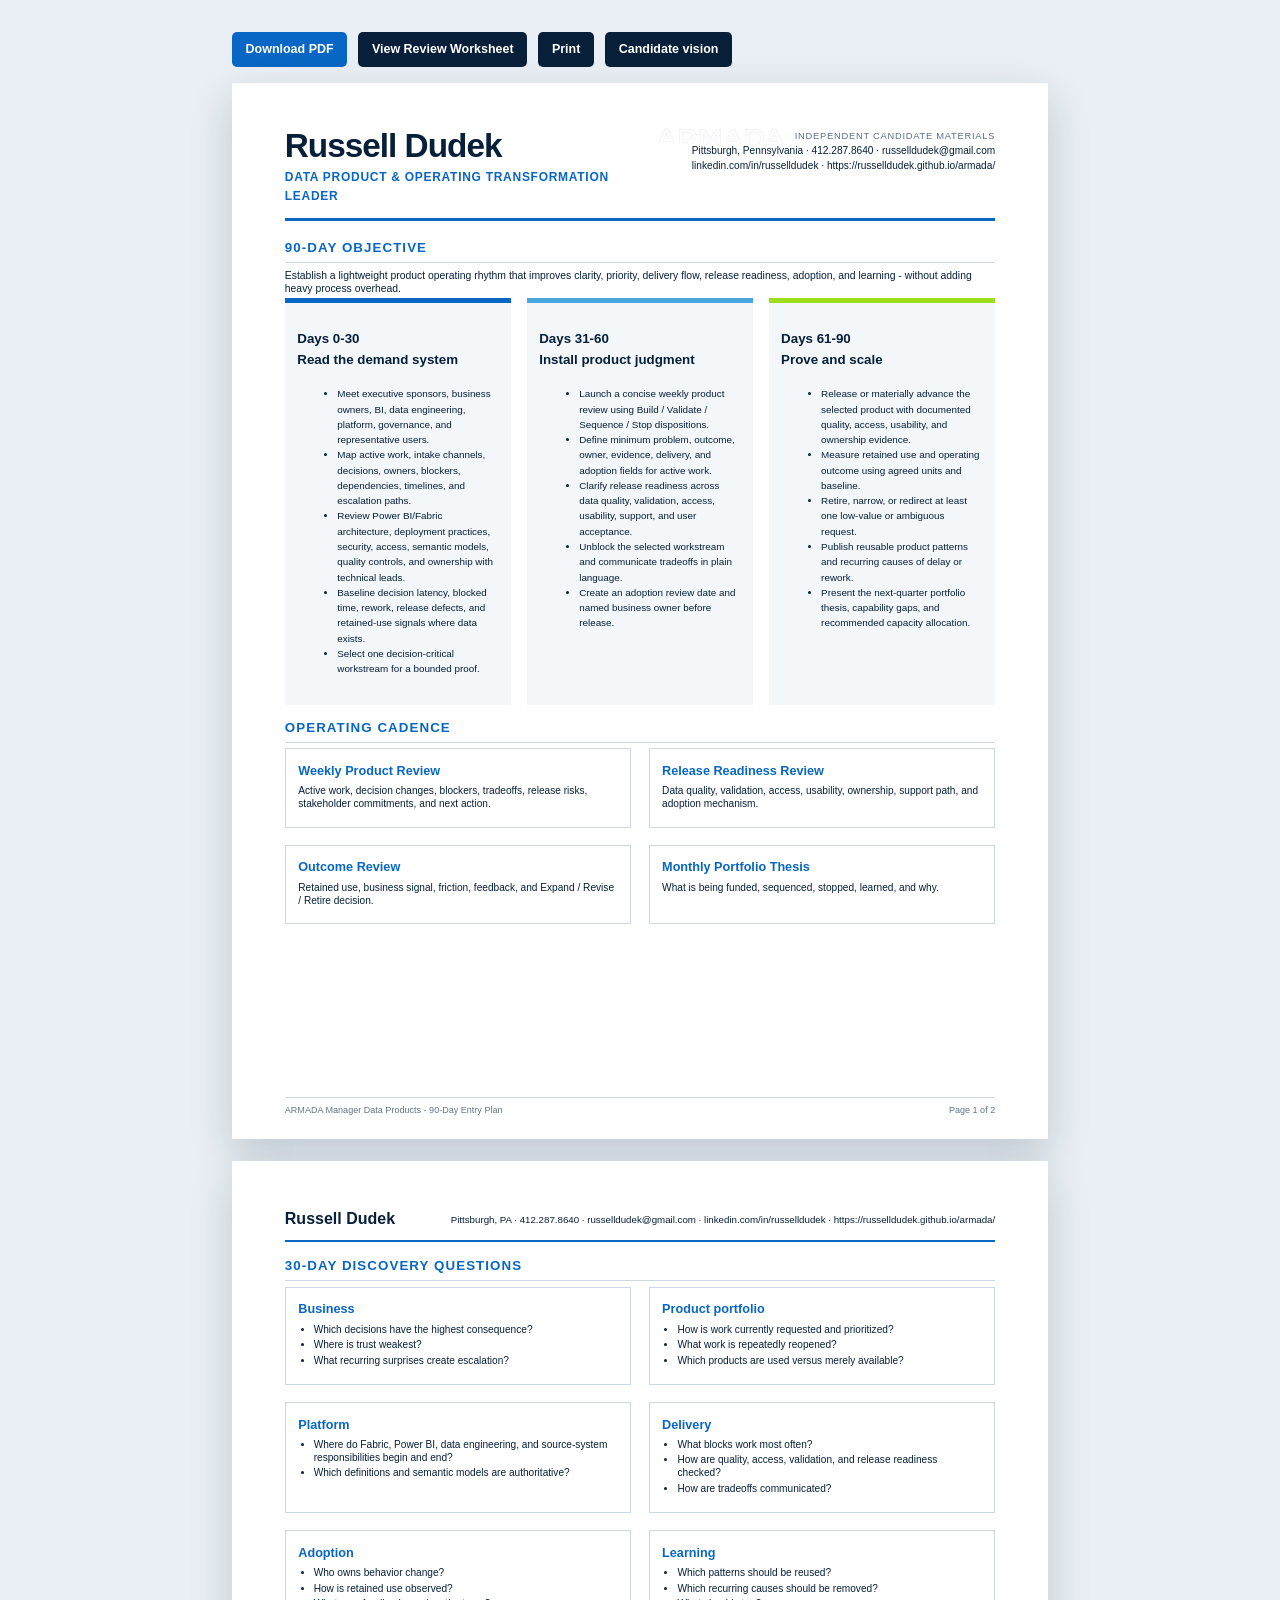
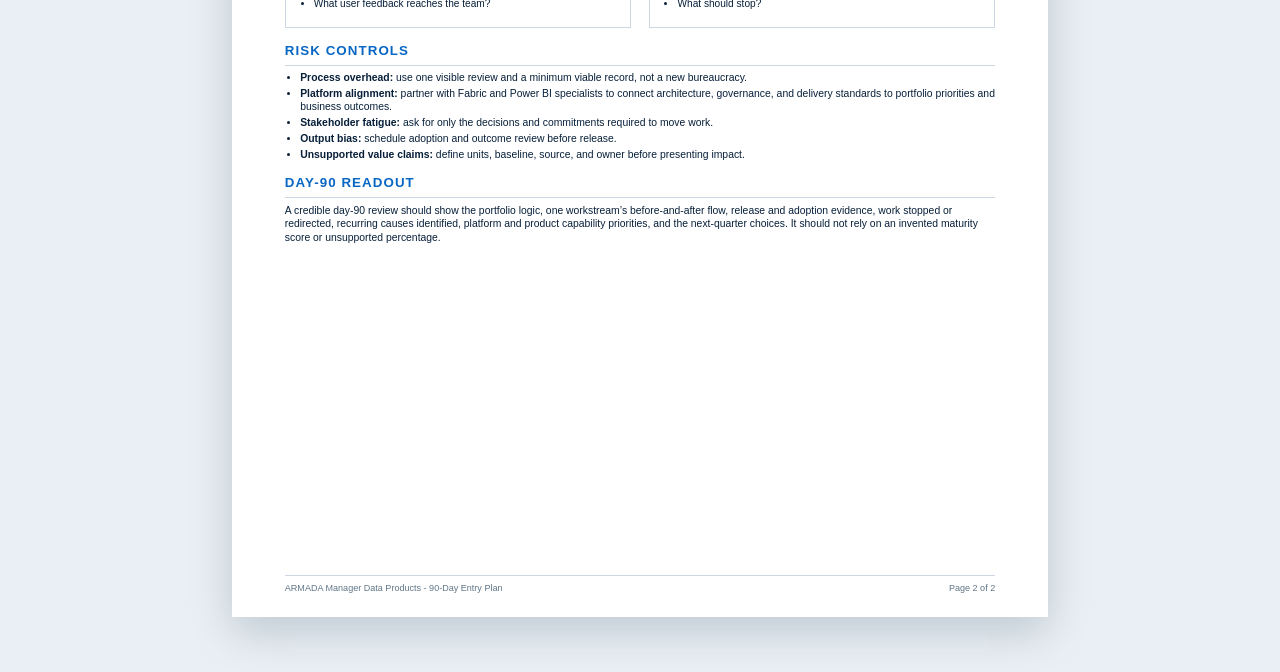
==== commit 7dbedfe5: "Materialize ARMADA brand asset and campaign PDFs" ====
--- a/90-day-plan.html
+++ b/90-day-plan.html
@@ -1,2 +1,3 @@
-<!doctype html><html lang="en"><head><meta charset="utf-8"><meta name="viewport" content="width=device-width,initial-scale=1"><title>ARMADA 90-Day Entry Plan</title><link rel="stylesheet" href="styles.css"></head><body class="doc-body"><div class="doc-actions"><a class="primary" href="docs/Russell-Dudek-ARMADA-90-Day-Plan.pdf">Download PDF</a><a href="outcome-cross-dock.html">View Review Worksheet</a><button onclick="window.print()">Print</button><a href="index.html">Candidate vision</a></div><section class="document-page"><header class="doc-header"><div><h1>Russell Dudek</h1><div class="doc-identity">Data Product & Operating Transformation Leader</div></div><div class="doc-contact"><div class="doc-company"><img src="assets/brand/armada-logo-official.svg" alt="ARMADA"><span class="doc-role">Independent candidate materials</span></div>Pittsburgh, Pennsylvania · <a href="tel:+14122878640">412.287.8640</a> · <a href="mailto:russelldudek@gmail.com">russelldudek@gmail.com</a><br><a href="https://www.linkedin.com/in/russelldudek">linkedin.com/in/russelldudek</a> · <a href="https://russelldudek.github.io/armada/">https://russelldudek.github.io/armada/</a></div></header><section class="doc-section"><h2>90-Day Objective</h2><p>Establish a lightweight product operating rhythm that improves clarity, priority, delivery flow, release readiness, adoption, and learning - without adding heavy process overhead.</p></section><div class="plan-columns"><div class="plan-col"><h3>Days 0-30<br>Read the demand system</h3><ul><li>Meet executive sponsors, business owners, BI, data engineering, platform, governance, and representative users.</li><li>Map active work, intake channels, decisions, owners, blockers, dependencies, timelines, and escalation paths.</li><li>Review Power BI/Fabric architecture, deployment practices, security, access, semantic models, quality controls, and ownership with technical leads.</li><li>Baseline decision latency, blocked time, rework, release defects, and retained-use signals where data exists.</li><li>Select one decision-critical workstream for a bounded proof.</li></ul></div><div class="plan-col"><h3>Days 31-60<br>Install product judgment</h3><ul><li>Launch a concise weekly product review using Build / Validate / Sequence / Stop dispositions.</li><li>Define minimum problem, outcome, owner, evidence, delivery, and adoption fields for active work.</li><li>Clarify release readiness across data quality, validation, access, usability, support, and user acceptance.</li><li>Unblock the selected workstream and communicate tradeoffs in plain language.</li><li>Create an adoption review date and named business owner before release.</li></ul></div><div class="plan-col"><h3>Days 61-90<br>Prove and scale</h3><ul><li>Release or materially advance the selected product with documented quality, access, usability, and ownership evidence.</li><li>Measure retained use and operating outcome using agreed units and baseline.</li><li>Retire, narrow, or redirect at least one low-value or ambiguous request.</li><li>Publish reusable product patterns and recurring causes of delay or rework.</li><li>Present the next-quarter portfolio thesis, capability gaps, and recommended capacity allocation.</li></ul></div></div><section class="doc-section"><h2>Operating Cadence</h2><div class="brief-grid"><div class="brief-card"><h3>Weekly Product Review</h3><p>Active work, decision changes, blockers, tradeoffs, release risks, stakeholder commitments, and next action.</p></div><div class="brief-card"><h3>Release Readiness Review</h3><p>Data quality, validation, access, usability, ownership, support path, and adoption mechanism.</p></div><div class="brief-card"><h3>Outcome Review</h3><p>Retained use, business signal, friction, feedback, and Expand / Revise / Retire decision.</p></div><div class="brief-card"><h3>Monthly Portfolio Thesis</h3><p>What is being funded, sequenced, stopped, learned, and why.</p></div></div></section><footer class="doc-footer"><span>ARMADA Manager Data Products - 90-Day Entry Plan</span><span>Page 1 of 2</span></footer></section>
-<section class="document-page"><div class="continuation"><strong>Russell Dudek</strong><span class="compact-contact">Pittsburgh, PA · 412.287.8640 · russelldudek@gmail.com · linkedin.com/in/russelldudek · https://russelldudek.github.io/armada/</span></div><section class="doc-section"><h2>30-Day Discovery Questions</h2><div class="brief-grid"><div class="brief-card"><h3>Business</h3><ul><li>Which decisions have the highest consequence?</li><li>Where is trust weakest?</li><li>What recurring surprises create escalation?</li></ul></div><div class="brief-card"><h3>Product portfolio</h3><ul><li>How is work currently requested and prioritized?</li><li>What work is repeatedly reopened?</li><li>Which products are used versus merely available?</li></ul></div><div class="brief-card"><h3>Platform</h3><ul><li>Where do Fabric, Power BI, data engineering, and source-system responsibilities begin and end?</li><li>Which definitions and semantic models are authoritative?</li></ul></div><div class="brief-card"><h3>Delivery</h3><ul><li>What blocks work most often?</li><li>How are quality, access, validation, and release readiness checked?</li><li>How are tradeoffs communicated?</li></ul></div><div class="brief-card"><h3>Adoption</h3><ul><li>Who owns behavior change?</li><li>How is retained use observed?</li><li>What user feedback reaches the team?</li></ul></div><div class="brief-card"><h3>Learning</h3><ul><li>Which patterns should be reused?</li><li>Which recurring causes should be removed?</li><li>What should stop?</li></ul></div></div></section><section class="doc-section"><h2>Risk Controls</h2><ul><li><strong>Process overhead:</strong> use one visible review and a minimum viable record, not a new bureaucracy.</li><li><strong>Platform overreach:</strong> learn the existing Fabric/Power BI architecture from specialists before prescribing.</li><li><strong>Stakeholder fatigue:</strong> ask for only the decisions and commitments required to move work.</li><li><strong>Output bias:</strong> schedule adoption and outcome review before release.</li><li><strong>Unsupported value claims:</strong> define units, baseline, source, and owner before presenting impact.</li></ul></section><section class="doc-section"><h2>Day-90 Readout</h2><p>A credible day-90 review should show the portfolio logic, one workstream’s before-and-after flow, release and adoption evidence, work stopped or redirected, recurring causes identified, platform/product gaps, and the next-quarter choices. It should not rely on an invented maturity score or unsupported percentage.</p></section><footer class="doc-footer"><span>ARMADA Manager Data Products - 90-Day Entry Plan</span><span>Page 2 of 2</span></footer></section></body></html>+<!DOCTYPE html>
+<html lang="en"><head><meta charset="utf-8"/><meta content="width=device-width,initial-scale=1" name="viewport"/><title>ARMADA 90-Day Entry Plan</title><link href="styles.css" rel="stylesheet"/></head><body class="doc-body"><div class="doc-actions"><a class="primary" href="docs/Russell-Dudek-ARMADA-90-Day-Plan.pdf">Download PDF</a><a href="outcome-cross-dock.html">View Review Worksheet</a><button onclick="window.print()">Print</button><a href="index.html">Candidate vision</a></div><section class="document-page"><header class="doc-header"><div><h1>Russell Dudek</h1><div class="doc-identity">Data Product &amp; Operating Transformation Leader</div></div><div class="doc-contact"><div class="doc-company"><img alt="ARMADA" src="assets/brand/armada-logo-official.svg"/><span class="doc-role">Independent candidate materials</span></div>Pittsburgh, Pennsylvania · <a href="tel:+14122878640">412.287.8640</a> · <a href="mailto:russelldudek@gmail.com">russelldudek@gmail.com</a><br/><a href="https://www.linkedin.com/in/russelldudek">linkedin.com/in/russelldudek</a> · <a href="https://russelldudek.github.io/armada/">https://russelldudek.github.io/armada/</a></div></header><section class="doc-section"><h2>90-Day Objective</h2><p>Establish a lightweight product operating rhythm that improves clarity, priority, delivery flow, release readiness, adoption, and learning - without adding heavy process overhead.</p></section><div class="plan-columns"><div class="plan-col"><h3>Days 0-30<br/>Read the demand system</h3><ul><li>Meet executive sponsors, business owners, BI, data engineering, platform, governance, and representative users.</li><li>Map active work, intake channels, decisions, owners, blockers, dependencies, timelines, and escalation paths.</li><li>Review Power BI/Fabric architecture, deployment practices, security, access, semantic models, quality controls, and ownership with technical leads.</li><li>Baseline decision latency, blocked time, rework, release defects, and retained-use signals where data exists.</li><li>Select one decision-critical workstream for a bounded proof.</li></ul></div><div class="plan-col"><h3>Days 31-60<br/>Install product judgment</h3><ul><li>Launch a concise weekly product review using Build / Validate / Sequence / Stop dispositions.</li><li>Define minimum problem, outcome, owner, evidence, delivery, and adoption fields for active work.</li><li>Clarify release readiness across data quality, validation, access, usability, support, and user acceptance.</li><li>Unblock the selected workstream and communicate tradeoffs in plain language.</li><li>Create an adoption review date and named business owner before release.</li></ul></div><div class="plan-col"><h3>Days 61-90<br/>Prove and scale</h3><ul><li>Release or materially advance the selected product with documented quality, access, usability, and ownership evidence.</li><li>Measure retained use and operating outcome using agreed units and baseline.</li><li>Retire, narrow, or redirect at least one low-value or ambiguous request.</li><li>Publish reusable product patterns and recurring causes of delay or rework.</li><li>Present the next-quarter portfolio thesis, capability gaps, and recommended capacity allocation.</li></ul></div></div><section class="doc-section"><h2>Operating Cadence</h2><div class="brief-grid"><div class="brief-card"><h3>Weekly Product Review</h3><p>Active work, decision changes, blockers, tradeoffs, release risks, stakeholder commitments, and next action.</p></div><div class="brief-card"><h3>Release Readiness Review</h3><p>Data quality, validation, access, usability, ownership, support path, and adoption mechanism.</p></div><div class="brief-card"><h3>Outcome Review</h3><p>Retained use, business signal, friction, feedback, and Expand / Revise / Retire decision.</p></div><div class="brief-card"><h3>Monthly Portfolio Thesis</h3><p>What is being funded, sequenced, stopped, learned, and why.</p></div></div></section><footer class="doc-footer"><span>ARMADA Manager Data Products - 90-Day Entry Plan</span><span>Page 1 of 2</span></footer></section>
+<section class="document-page"><div class="continuation"><strong>Russell Dudek</strong><span class="compact-contact">Pittsburgh, PA · 412.287.8640 · russelldudek@gmail.com · linkedin.com/in/russelldudek · https://russelldudek.github.io/armada/</span></div><section class="doc-section"><h2>30-Day Discovery Questions</h2><div class="brief-grid"><div class="brief-card"><h3>Business</h3><ul><li>Which decisions have the highest consequence?</li><li>Where is trust weakest?</li><li>What recurring surprises create escalation?</li></ul></div><div class="brief-card"><h3>Product portfolio</h3><ul><li>How is work currently requested and prioritized?</li><li>What work is repeatedly reopened?</li><li>Which products are used versus merely available?</li></ul></div><div class="brief-card"><h3>Platform</h3><ul><li>Where do Fabric, Power BI, data engineering, and source-system responsibilities begin and end?</li><li>Which definitions and semantic models are authoritative?</li></ul></div><div class="brief-card"><h3>Delivery</h3><ul><li>What blocks work most often?</li><li>How are quality, access, validation, and release readiness checked?</li><li>How are tradeoffs communicated?</li></ul></div><div class="brief-card"><h3>Adoption</h3><ul><li>Who owns behavior change?</li><li>How is retained use observed?</li><li>What user feedback reaches the team?</li></ul></div><div class="brief-card"><h3>Learning</h3><ul><li>Which patterns should be reused?</li><li>Which recurring causes should be removed?</li><li>What should stop?</li></ul></div></div></section><section class="doc-section"><h2>Risk Controls</h2><ul><li><strong>Process overhead:</strong> use one visible review and a minimum viable record, not a new bureaucracy.</li><li><strong>Platform alignment:</strong> partner with Fabric and Power BI specialists to connect architecture, governance, and delivery standards to portfolio priorities and business outcomes.</li><li><strong>Stakeholder fatigue:</strong> ask for only the decisions and commitments required to move work.</li><li><strong>Output bias:</strong> schedule adoption and outcome review before release.</li><li><strong>Unsupported value claims:</strong> define units, baseline, source, and owner before presenting impact.</li></ul></section><section class="doc-section"><h2>Day-90 Readout</h2><p>A credible day-90 review should show the portfolio logic, one workstream’s before-and-after flow, release and adoption evidence, work stopped or redirected, recurring causes identified, platform and product capability priorities, and the next-quarter choices. It should not rely on an invented maturity score or unsupported percentage.</p></section><footer class="doc-footer"><span>ARMADA Manager Data Products - 90-Day Entry Plan</span><span>Page 2 of 2</span></footer></section></body></html>
--- a/styles.css
+++ b/styles.css
@@ -1,8 +1,8 @@
 @import url("brand-tokens.css");
-*{box-sizing:border-box}html{scroll-behavior:smooth}body{margin:0;font-family:"Cabin","Trebuchet MS",sans-serif;color:var(--ink);background:var(--paper);line-height:1.55}a{color:inherit}img{max-width:100%;display:block}.skip{position:absolute;left:-9999px}.skip:focus{left:1rem;top:1rem;background:#fff;padding:.7rem 1rem;z-index:100}.site-nav{position:sticky;top:0;z-index:50;background:rgba(7,31,57,.94);backdrop-filter:blur(12px);border-bottom:1px solid rgba(255,255,255,.12)}.nav-inner{max-width:1200px;margin:auto;padding:.7rem 1.25rem;display:flex;align-items:center;gap:1.2rem}.nav-logo{width:155px;height:47px;object-fit:contain;object-position:left center;filter:drop-shadow(0 2px 4px rgba(0,0,0,.16))}.nav-links{margin-left:auto;display:flex;gap:1.05rem;align-items:center}.nav-links a{color:#fff;text-decoration:none;font-weight:700;font-size:.82rem;letter-spacing:.04em}.nav-links .nav-cta{background:var(--armada-sky);padding:.62rem .88rem;border-radius:6px;color:var(--ink)}.menu-button{display:none;margin-left:auto;background:transparent;border:1px solid rgba(255,255,255,.4);color:white;border-radius:6px;padding:.5rem .7rem}.hero{background:radial-gradient(circle at 72% 28%,rgba(73,166,223,.2),transparent 34%),linear-gradient(135deg,#06182b 0%,#082b49 70%,#06182b 100%);color:#fff;overflow:hidden}.hero-grid{max-width:1200px;margin:auto;min-height:690px;padding:5.5rem 1.5rem 4.5rem;display:grid;grid-template-columns:.9fr 1.25fr;gap:3.6rem;align-items:center}.company-lockup{display:flex;align-items:center;gap:1rem;margin-bottom:2.3rem}.company-lockup img{width:210px;background:#fff;border-radius:8px;padding:.65rem .8rem}.independent{font-size:.75rem;text-transform:uppercase;letter-spacing:.14em;color:#bde9ff}.hero h1{font-family:"Clear Sans","Cabin",sans-serif;font-size:clamp(3.2rem,6.4vw,6.6rem);line-height:.93;letter-spacing:-.05em;margin:0 0 1.5rem}.hero .lead{font-size:1.3rem;max-width:580px;color:#dcebf6}.hero-thesis{border-left:4px solid var(--armada-lime);padding-left:1rem;margin-top:2rem;font-size:1.05rem;color:#bff1ff}.hero-proof{display:grid;grid-template-columns:repeat(3,1fr);gap:.8rem;margin-top:2.3rem}.hero-proof div{border-top:1px solid rgba(255,255,255,.25);padding-top:.8rem}.hero-proof strong{display:block;color:var(--armada-lime);font-size:.8rem;text-transform:uppercase;letter-spacing:.09em}.hero-proof span{font-size:.86rem;color:#d9e8f2}.routing-stage{position:relative;min-height:540px;border:1px solid rgba(255,255,255,.2);border-radius:18px;background:rgba(0,0,0,.18);box-shadow:0 30px 70px rgba(0,0,0,.25);overflow:hidden}.routing-stage:before{content:"";position:absolute;inset:0;background-image:linear-gradient(rgba(255,255,255,.04) 1px,transparent 1px),linear-gradient(90deg,rgba(255,255,255,.04) 1px,transparent 1px);background-size:34px 34px}.routing-head{position:relative;padding:1.3rem 1.4rem;border-bottom:1px solid rgba(255,255,255,.16);display:flex;justify-content:space-between;gap:1rem}.routing-head h2{font-size:1rem;margin:0;letter-spacing:.08em;text-transform:uppercase}.routing-head span{font-size:.72rem;color:#bde9ff}.routing-grid{position:relative;display:grid;grid-template-columns:1.1fr repeat(4,1fr);padding:1.2rem;gap:.6rem;min-height:395px}.route-col{background:rgba(255,255,255,.05);border:1px solid rgba(255,255,255,.1);border-radius:10px;padding:.8rem}.route-col h3{font-size:.67rem;text-transform:uppercase;letter-spacing:.08em;color:#bde9ff;margin:0 0 .75rem}.request-stack{display:flex;flex-direction:column;gap:.55rem}.request-card{appearance:none;text-align:left;color:#fff;background:#0c3658;border:1px solid rgba(255,255,255,.2);border-radius:8px;padding:.7rem;cursor:pointer;transition:.25s transform,.25s border-color,.25s background}.request-card:hover,.request-card:focus-visible{transform:translateX(4px);border-color:var(--armada-sky);outline:none}.request-card.active{background:#fff;color:var(--ink);border-color:#fff}.request-card strong{display:block;font-size:.78rem}.request-card small{font-size:.65rem;opacity:.72}.gate{min-height:70px;border:1px dashed rgba(255,255,255,.22);border-radius:8px;padding:.55rem;margin-bottom:.55rem;display:flex;align-items:center;justify-content:center;text-align:center;font-size:.69rem;color:#a7bfd1;position:relative}.gate.active{border-style:solid;border-color:var(--armada-lime);color:#fff;background:rgba(156,222,28,.13)}.gate.active:after{content:"";position:absolute;width:9px;height:9px;border-radius:50%;background:var(--armada-lime);right:-5px;box-shadow:0 0 0 7px rgba(156,222,28,.1);animation:pulse 1.8s infinite}.route-readout{position:relative;margin:0 1.2rem 1.2rem;padding:1rem;border-radius:10px;background:#fff;color:var(--ink);display:grid;grid-template-columns:auto 1fr;gap:1rem;align-items:center}.decision-badge{min-width:94px;text-align:center;background:var(--soft-lime);color:var(--success);padding:.65rem .75rem;border-radius:999px;font-weight:800;text-transform:uppercase;font-size:.75rem;letter-spacing:.08em}.route-readout p{margin:0;font-size:.84rem}.signal{position:absolute;width:13px;height:13px;border-radius:4px;background:var(--armada-sky);left:27%;top:32%;transform:rotate(45deg);animation:route 6s linear infinite;box-shadow:0 0 18px var(--armada-sky)}@keyframes route{0%{left:27%;top:32%;opacity:0}12%{opacity:1}45%{left:49%;top:32%}72%{left:70%;top:50%}100%{left:92%;top:64%;opacity:0}}@keyframes pulse{50%{box-shadow:0 0 0 13px rgba(156,222,28,0)}}.section{padding:6rem 1.5rem}.section-inner{max-width:1120px;margin:auto}.eyebrow{font-size:.74rem;text-transform:uppercase;letter-spacing:.13em;color:var(--armada-blue);font-weight:800}.section h2{font-family:"Clear Sans","Cabin",sans-serif;font-size:clamp(2.3rem,4.6vw,4.7rem);letter-spacing:-.045em;line-height:1.02;margin:.6rem 0 1.4rem}.section-lead{font-size:1.15rem;max-width:760px;color:#345064}.moment{background:var(--mist)}.moment-grid{display:grid;grid-template-columns:1fr 1fr;gap:4rem}.moment-facts{border-left:1px solid var(--line)}.fact{padding:1.2rem 0 1.2rem 2rem;border-bottom:1px solid var(--line)}.fact strong{display:block;font-size:1.4rem;color:var(--armada-blue)}.fact p{margin:.3rem 0 0;color:#4e6677}.tension-rail{margin-top:3.5rem;display:grid;grid-template-columns:repeat(4,1fr);border-top:1px solid var(--line);border-bottom:1px solid var(--line)}.tension{padding:1.6rem;border-right:1px solid var(--line);min-height:210px}.tension:last-child{border-right:none}.tension .versus{font-size:2rem;color:var(--armada-violet);font-weight:800}.tension h3{font-size:1rem}.tension p{font-size:.88rem;color:#536b7d}.model{background:#fff}.model-layout{display:grid;grid-template-columns:.78fr 1.22fr;gap:4rem;align-items:start}.artifact-panel{border:1px solid var(--line);border-radius:16px;box-shadow:0 22px 50px rgba(7,31,57,.1);overflow:hidden;background:#fff}.artifact-tabs{display:grid;grid-template-columns:repeat(4,1fr);background:var(--ink)}.artifact-tab{border:0;background:transparent;color:#d8e5ef;padding:1rem .5rem;font-weight:700;font-size:.74rem;cursor:pointer;border-right:1px solid rgba(255,255,255,.12)}.artifact-tab.active{background:var(--armada-sky);color:var(--ink)}.artifact-body{padding:1.6rem}.scenario-title{display:flex;justify-content:space-between;gap:1rem;align-items:center}.scenario-title h3{font-size:1.35rem;margin:.2rem 0}.scenario-title span{font-size:.67rem;text-transform:uppercase;letter-spacing:.1em;color:#557084}.criteria{display:grid;grid-template-columns:repeat(2,1fr);gap:.8rem;margin:1.2rem 0}.criterion{background:var(--mist);padding:1rem;border-radius:10px}.criterion label{display:flex;justify-content:space-between;font-size:.76rem;font-weight:800}.criterion input{width:100%;accent-color:var(--armada-blue)}.criterion small{display:block;color:#647c8e;margin-top:.45rem}.disposition{padding:1.2rem;border-radius:10px;background:var(--soft-lime);border-left:5px solid var(--armada-lime)}.disposition strong{display:block;font-size:1.35rem;color:var(--success)}.disposition p{margin:.25rem 0 0}.reset{margin-top:1rem;background:transparent;border:1px solid var(--line);border-radius:6px;padding:.65rem .9rem;cursor:pointer;font-weight:700}.decision-architecture{display:flex;flex-direction:column;gap:1.2rem}.decision-step{display:grid;grid-template-columns:60px 1fr;gap:1rem;padding-bottom:1.2rem;border-bottom:1px solid var(--line)}.decision-step b{font-size:2rem;color:var(--armada-sky)}.decision-step h3{margin:0}.decision-step p{margin:.25rem 0;color:#566e80}.scorecard{background:linear-gradient(135deg,#071f39,#0b3558);color:#fff}.scorecard h2,.scorecard .section-lead{color:#fff}.score-grid{display:grid;grid-template-columns:repeat(5,1fr);gap:1px;background:rgba(255,255,255,.15);margin-top:3rem}.score-item{background:rgba(7,31,57,.95);padding:1.7rem;min-height:215px}.score-item strong{font-size:2.1rem;color:var(--armada-lime)}.score-item h3{font-size:1rem}.score-item p{font-size:.84rem;color:#bcd0df}.evidence{background:#fff}.evidence-map{position:relative;margin-top:3.5rem}.evidence-map:before{content:"";position:absolute;left:27px;top:20px;bottom:20px;width:2px;background:linear-gradient(var(--armada-violet),var(--armada-sky),var(--armada-lime))}.evidence-row{display:grid;grid-template-columns:56px .9fr 1.4fr;gap:1.4rem;padding:0 0 2rem;position:relative}.evidence-dot{width:18px;height:18px;border-radius:50%;background:#fff;border:5px solid var(--armada-blue);margin:6px 0 0 19px;z-index:2}.evidence-row h3{margin:0}.evidence-row p{margin:0;color:#506879}.evidence-tag{display:inline-block;margin-top:.55rem;font-size:.67rem;letter-spacing:.08em;text-transform:uppercase;color:var(--armada-blue);font-weight:800}.entry{background:var(--mist)}.entry-grid{display:grid;grid-template-columns:repeat(3,1fr);gap:1.4rem;margin-top:3rem}.phase{background:#fff;border-top:7px solid var(--armada-blue);padding:1.6rem;box-shadow:0 14px 32px rgba(7,31,57,.08)}.phase:nth-child(2){border-color:var(--armada-sky)}.phase:nth-child(3){border-color:var(--armada-lime)}.phase .days{font-size:.72rem;text-transform:uppercase;letter-spacing:.1em;color:#5a7181}.phase h3{font-size:1.5rem}.phase ul{padding-left:1.1rem}.phase li{margin:.55rem 0}.objection{background:#fff}.objection-shell{display:grid;grid-template-columns:.8fr 1.2fr;gap:3rem;border:1px solid var(--line);border-radius:18px;overflow:hidden}.objection-question{background:var(--armada-violet);color:#fff;padding:3rem}.objection-question p{font-size:1.4rem}.objection-answer{padding:3rem}.objection-answer h3{font-size:1.7rem}.objection-answer li{margin:.75rem 0}.questions{background:#071f39;color:#fff}.question-list{counter-reset:q;display:grid;grid-template-columns:repeat(2,1fr);gap:0 3rem;margin-top:3rem}.question-list li{list-style:none;padding:1.1rem 0 1.1rem 3.4rem;border-top:1px solid rgba(255,255,255,.17);position:relative}.question-list li:before{counter-increment:q;content:counter(q);position:absolute;left:0;top:1rem;width:34px;height:34px;border-radius:50%;background:var(--armada-sky);color:var(--ink);display:grid;place-items:center;font-weight:800}.documents{background:#fff}.doc-grid{display:grid;grid-template-columns:repeat(5,1fr);gap:1rem;margin-top:2.6rem}.doc-link{text-decoration:none;border:1px solid var(--line);padding:1.3rem;min-height:175px;display:flex;flex-direction:column;justify-content:space-between;transition:.2s transform,.2s box-shadow}.doc-link:hover,.doc-link:focus-visible{transform:translateY(-4px);box-shadow:0 14px 30px rgba(7,31,57,.12);outline:3px solid var(--armada-sky)}.doc-link strong{font-size:1.05rem}.doc-link span{color:var(--armada-blue);font-weight:800}.contact-band{background:var(--armada-lime);padding:3rem 1.5rem}.contact-inner{max-width:1120px;margin:auto;display:flex;align-items:center;gap:2rem}.contact-inner h2{font-size:2.3rem;margin:0}.contact-links{margin-left:auto;display:flex;gap:.8rem;flex-wrap:wrap}.contact-links a{background:var(--ink);color:#fff;padding:.7rem 1rem;text-decoration:none;border-radius:6px;font-weight:700}.site-footer{background:#041423;color:#a9bdcc;padding:2rem 1.5rem;font-size:.8rem}.footer-inner{max-width:1120px;margin:auto;display:flex;justify-content:space-between;gap:2rem}.source-list{font-size:.78rem;color:#647989}.source-list a{color:var(--armada-blue)}
+*{box-sizing:border-box}html{scroll-behavior:smooth}body{margin:0;font-family:"Cabin","Trebuchet MS",sans-serif;color:var(--ink);background:var(--paper);line-height:1.55}a{color:inherit}img{max-width:100%;display:block}.skip{position:absolute;left:-9999px}.skip:focus{left:1rem;top:1rem;background:#fff;padding:.7rem 1rem;z-index:100}.site-nav{position:sticky;top:0;z-index:50;background:rgba(7,31,57,.94);backdrop-filter:blur(12px);border-bottom:1px solid rgba(255,255,255,.12)}.nav-inner{max-width:1200px;margin:auto;padding:.7rem 1.25rem;display:flex;align-items:center;gap:1.2rem}.nav-logo{width:155px;height:47px;object-fit:contain;object-position:left center;filter:drop-shadow(0 2px 4px rgba(0,0,0,.16))}.nav-links{margin-left:auto;display:flex;gap:1.05rem;align-items:center}.nav-links a{color:#fff;text-decoration:none;font-weight:700;font-size:.82rem;letter-spacing:.04em}.nav-links .nav-cta{background:var(--armada-sky);padding:.62rem .88rem;border-radius:6px;color:var(--ink)}.menu-button{display:none;margin-left:auto;background:transparent;border:1px solid rgba(255,255,255,.4);color:white;border-radius:6px;padding:.5rem .7rem}.hero{background:radial-gradient(circle at 72% 28%,rgba(73,166,223,.2),transparent 34%),linear-gradient(135deg,#06182b 0%,#082b49 70%,#06182b 100%);color:#fff;overflow:hidden}.hero-grid{max-width:1200px;margin:auto;min-height:690px;padding:5.5rem 1.5rem 4.5rem;display:grid;grid-template-columns:.9fr 1.25fr;gap:3.6rem;align-items:center}.company-lockup{display:flex;align-items:center;gap:1rem;margin-bottom:2.3rem}.company-lockup img{width:210px;background:#fff;border-radius:8px;padding:.65rem .8rem}.independent{font-size:.75rem;text-transform:uppercase;letter-spacing:.14em;color:#bde9ff}.hero h1{font-family:"Clear Sans","Cabin",sans-serif;font-size:clamp(3.2rem,6.4vw,6.6rem);line-height:.93;letter-spacing:-.05em;margin:0 0 1.5rem}.hero .lead{font-size:1.3rem;max-width:580px;color:#dcebf6}.hero-thesis{border-left:4px solid var(--armada-lime);padding-left:1rem;margin-top:2rem;font-size:1.05rem;color:#bff1ff}.hero-proof{display:grid;grid-template-columns:repeat(3,1fr);gap:.8rem;margin-top:2.3rem}.hero-proof div{border-top:1px solid rgba(255,255,255,.25);padding-top:.8rem}.hero-proof strong{display:block;color:var(--armada-lime);font-size:.8rem;text-transform:uppercase;letter-spacing:.09em}.hero-proof span{font-size:.86rem;color:#d9e8f2}.routing-stage{position:relative;min-height:540px;border:1px solid rgba(255,255,255,.2);border-radius:18px;background:rgba(0,0,0,.18);box-shadow:0 30px 70px rgba(0,0,0,.25);overflow:hidden}.routing-stage:before{content:"";position:absolute;inset:0;background-image:linear-gradient(rgba(255,255,255,.04) 1px,transparent 1px),linear-gradient(90deg,rgba(255,255,255,.04) 1px,transparent 1px);background-size:34px 34px}.routing-head{position:relative;padding:1.3rem 1.4rem;border-bottom:1px solid rgba(255,255,255,.16);display:flex;justify-content:space-between;gap:1rem}.routing-head h2{font-size:1rem;margin:0;letter-spacing:.08em;text-transform:uppercase}.routing-head span{font-size:.72rem;color:#bde9ff}.routing-grid{position:relative;display:grid;grid-template-columns:1.1fr repeat(4,1fr);padding:1.2rem;gap:.6rem;min-height:395px}.route-col{background:rgba(255,255,255,.05);border:1px solid rgba(255,255,255,.1);border-radius:10px;padding:.8rem;position:relative;transition:border-color .25s ease,box-shadow .25s ease,background .25s ease}.route-col-head{display:flex;align-items:center;justify-content:space-between;gap:.5rem;margin-bottom:.75rem}.route-col h3{font-size:.67rem;text-transform:uppercase;letter-spacing:.08em;color:#bde9ff;margin:0}.stage-score{min-width:32px;padding:.2rem .35rem;border-radius:999px;background:rgba(255,255,255,.09);border:1px solid rgba(255,255,255,.12);font-size:.62rem;line-height:1;text-align:center;color:#d9eaf5;font-weight:800}.stage-score-label{min-width:44px;font-weight:700}.route-col[data-state="ready"]{border-color:rgba(156,222,28,.65);box-shadow:inset 0 3px 0 var(--armada-lime);background:rgba(156,222,28,.07)}.route-col[data-state="partial"]{border-color:rgba(244,185,66,.7);box-shadow:inset 0 3px 0 #f4b942;background:rgba(244,185,66,.06)}.route-col[data-state="blocked"]{border-color:rgba(236,95,124,.72);box-shadow:inset 0 3px 0 var(--stop);background:rgba(236,95,124,.06)}.route-col[data-state="ready"] .stage-score{background:rgba(156,222,28,.16);border-color:rgba(156,222,28,.5);color:#e8ffbc}.route-col[data-state="partial"] .stage-score{background:rgba(244,185,66,.16);border-color:rgba(244,185,66,.5);color:#ffe8aa}.route-col[data-state="blocked"] .stage-score{background:rgba(236,95,124,.16);border-color:rgba(236,95,124,.5);color:#ffd1dc}.route-col[data-stage]:not([data-stage="adoption"]):after{content:"";position:absolute;right:-.62rem;top:50%;width:.62rem;height:3px;background:rgba(255,255,255,.13);z-index:3}.route-col[data-state="ready"]:not([data-stage="adoption"]):after{background:linear-gradient(90deg,var(--armada-lime),rgba(156,222,28,.2),var(--armada-lime));background-size:200% 100%;animation:flow-line 2s linear infinite}.route-col[data-state="partial"]:not([data-stage="adoption"]):after{background:#f4b942}.route-col[data-state="blocked"]:not([data-stage="adoption"]):after{background:rgba(236,95,124,.65)}.request-stack{display:flex;flex-direction:column;gap:.55rem}.request-card{appearance:none;text-align:left;color:#fff;background:#0c3658;border:1px solid rgba(255,255,255,.2);border-radius:8px;padding:.7rem;cursor:pointer;transition:.25s transform,.25s border-color,.25s background}.request-card:hover,.request-card:focus-visible{transform:translateX(4px);border-color:var(--armada-sky);outline:none}.request-card.active{background:#fff;color:var(--ink);border-color:#fff}.request-card strong{display:block;font-size:.78rem}.request-card small{font-size:.65rem;opacity:.72}.gate{min-height:70px;border:1px dashed rgba(255,255,255,.22);border-radius:8px;padding:.55rem;margin-bottom:.55rem;display:flex;align-items:center;justify-content:center;text-align:center;font-size:.69rem;color:#a7bfd1;position:relative;transition:border-color .25s ease,background .25s ease,color .25s ease,transform .25s ease}.gate.active{border-style:solid;border-color:var(--armada-lime);color:#fff;background:rgba(156,222,28,.13);animation:gate-breathe 2.4s ease-in-out infinite}.route-col[data-state="partial"] .gate.active{border-color:#f4b942;background:rgba(244,185,66,.13)}.route-readout{position:relative;margin:0 1.2rem 1.2rem;padding:1rem;border-radius:10px;background:#fff;color:var(--ink);display:grid;grid-template-columns:auto 1fr;gap:1rem;align-items:center}.decision-badge{min-width:94px;text-align:center;background:var(--soft-lime);color:var(--success);padding:.65rem .75rem;border-radius:999px;font-weight:800;text-transform:uppercase;font-size:.75rem;letter-spacing:.08em}.route-readout p{margin:0;font-size:.84rem}@keyframes flow-line{to{background-position:-200% 0}}@keyframes gate-breathe{50%{transform:translateY(-1px);box-shadow:0 0 0 1px rgba(156,222,28,.12),0 8px 18px rgba(0,0,0,.12)}}.section{padding:6rem 1.5rem}.section-inner{max-width:1120px;margin:auto}.eyebrow{font-size:.74rem;text-transform:uppercase;letter-spacing:.13em;color:var(--armada-blue);font-weight:800}.section h2{font-family:"Clear Sans","Cabin",sans-serif;font-size:clamp(2.3rem,4.6vw,4.7rem);letter-spacing:-.045em;line-height:1.02;margin:.6rem 0 1.4rem}.section-lead{font-size:1.15rem;max-width:760px;color:#345064}.moment{background:var(--mist)}.moment-grid{display:grid;grid-template-columns:1fr 1fr;gap:4rem}.moment-facts{border-left:1px solid var(--line)}.fact{padding:1.2rem 0 1.2rem 2rem;border-bottom:1px solid var(--line)}.fact strong{display:block;font-size:1.4rem;color:var(--armada-blue)}.fact p{margin:.3rem 0 0;color:#4e6677}.tension-rail{margin-top:3.5rem;display:grid;grid-template-columns:repeat(4,1fr);border-top:1px solid var(--line);border-bottom:1px solid var(--line)}.tension{padding:1.6rem;border-right:1px solid var(--line);min-height:210px}.tension:last-child{border-right:none}.tension .versus{font-size:2rem;color:var(--armada-violet);font-weight:800}.tension h3{font-size:1rem}.tension p{font-size:.88rem;color:#536b7d}.model{background:#fff}.model-layout{display:grid;grid-template-columns:.78fr 1.22fr;gap:4rem;align-items:start}.artifact-panel{border:1px solid var(--line);border-radius:16px;box-shadow:0 22px 50px rgba(7,31,57,.1);overflow:hidden;background:#fff}.artifact-tabs{display:grid;grid-template-columns:repeat(4,1fr);background:var(--ink)}.artifact-tab{border:0;background:transparent;color:#d8e5ef;padding:1rem .5rem;font-weight:700;font-size:.74rem;cursor:pointer;border-right:1px solid rgba(255,255,255,.12)}.artifact-tab.active{background:var(--armada-sky);color:var(--ink)}.artifact-body{padding:1.6rem}.scenario-title{display:flex;justify-content:space-between;gap:1rem;align-items:center}.scenario-title h3{font-size:1.35rem;margin:.2rem 0}.scenario-title span{font-size:.67rem;text-transform:uppercase;letter-spacing:.1em;color:#557084}.criteria{display:grid;grid-template-columns:repeat(2,1fr);gap:.8rem;margin:1.2rem 0}.criterion{background:var(--mist);padding:1rem;border-radius:10px}.criterion label{display:flex;justify-content:space-between;font-size:.76rem;font-weight:800}.criterion input{width:100%;accent-color:var(--armada-blue)}.criterion small{display:block;color:#647c8e;margin-top:.45rem}.disposition{padding:1.2rem;border-radius:10px;background:var(--soft-lime);border-left:5px solid var(--armada-lime)}.disposition strong{display:block;font-size:1.35rem;color:var(--success)}.disposition p{margin:.25rem 0 0}.reset{margin-top:1rem;background:transparent;border:1px solid var(--line);border-radius:6px;padding:.65rem .9rem;cursor:pointer;font-weight:700}.decision-architecture{display:flex;flex-direction:column;gap:1.2rem}.decision-step{display:grid;grid-template-columns:60px 1fr;gap:1rem;padding-bottom:1.2rem;border-bottom:1px solid var(--line)}.decision-step b{font-size:2rem;color:var(--armada-sky)}.decision-step h3{margin:0}.decision-step p{margin:.25rem 0;color:#566e80}.scorecard{background:linear-gradient(135deg,#071f39,#0b3558);color:#fff}.scorecard h2,.scorecard .section-lead{color:#fff}.score-grid{display:grid;grid-template-columns:repeat(5,1fr);gap:1px;background:rgba(255,255,255,.15);margin-top:3rem}.score-item{background:rgba(7,31,57,.95);padding:1.7rem;min-height:215px}.score-item strong{font-size:2.1rem;color:var(--armada-lime)}.score-item h3{font-size:1rem}.score-item p{font-size:.84rem;color:#bcd0df}.evidence{background:#fff}.evidence-map{position:relative;margin-top:3.5rem}.evidence-map:before{content:"";position:absolute;left:27px;top:20px;bottom:20px;width:2px;background:linear-gradient(var(--armada-violet),var(--armada-sky),var(--armada-lime))}.evidence-row{display:grid;grid-template-columns:56px .9fr 1.4fr;gap:1.4rem;padding:0 0 2rem;position:relative}.evidence-dot{width:18px;height:18px;border-radius:50%;background:#fff;border:5px solid var(--armada-blue);margin:6px 0 0 19px;z-index:2}.evidence-row h3{margin:0}.evidence-row p{margin:0;color:#506879}.evidence-tag{display:inline-block;margin-top:.55rem;font-size:.67rem;letter-spacing:.08em;text-transform:uppercase;color:var(--armada-blue);font-weight:800}.entry{background:var(--mist)}.entry-grid{display:grid;grid-template-columns:repeat(3,1fr);gap:1.4rem;margin-top:3rem}.phase{background:#fff;border-top:7px solid var(--armada-blue);padding:1.6rem;box-shadow:0 14px 32px rgba(7,31,57,.08)}.phase:nth-child(2){border-color:var(--armada-sky)}.phase:nth-child(3){border-color:var(--armada-lime)}.phase .days{font-size:.72rem;text-transform:uppercase;letter-spacing:.1em;color:#5a7181}.phase h3{font-size:1.5rem}.phase ul{padding-left:1.1rem}.phase li{margin:.55rem 0}.objection{background:#fff}.objection-shell{display:grid;grid-template-columns:.8fr 1.2fr;gap:3rem;border:1px solid var(--line);border-radius:18px;overflow:hidden}.objection-question{background:var(--armada-violet);color:#fff;padding:3rem}.objection-question p{font-size:1.4rem}.objection-answer{padding:3rem}.objection-answer h3{font-size:1.7rem}.objection-answer li{margin:.75rem 0}.questions{background:#071f39;color:#fff}.question-list{counter-reset:q;display:grid;grid-template-columns:repeat(2,1fr);gap:0 3rem;margin-top:3rem}.question-list li{list-style:none;padding:1.1rem 0 1.1rem 3.4rem;border-top:1px solid rgba(255,255,255,.17);position:relative}.question-list li:before{counter-increment:q;content:counter(q);position:absolute;left:0;top:1rem;width:34px;height:34px;border-radius:50%;background:var(--armada-sky);color:var(--ink);display:grid;place-items:center;font-weight:800}.documents{background:#fff}.doc-grid{display:grid;grid-template-columns:repeat(5,1fr);gap:1rem;margin-top:2.6rem}.doc-link{text-decoration:none;border:1px solid var(--line);padding:1.3rem;min-height:175px;display:flex;flex-direction:column;justify-content:space-between;transition:.2s transform,.2s box-shadow}.doc-link:hover,.doc-link:focus-visible{transform:translateY(-4px);box-shadow:0 14px 30px rgba(7,31,57,.12);outline:3px solid var(--armada-sky)}.doc-link strong{font-size:1.05rem}.doc-link span{color:var(--armada-blue);font-weight:800}.contact-band{background:var(--armada-lime);padding:3rem 1.5rem}.contact-inner{max-width:1120px;margin:auto;display:flex;align-items:center;gap:2rem}.contact-inner h2{font-size:2.3rem;margin:0}.contact-links{margin-left:auto;display:flex;gap:.8rem;flex-wrap:wrap}.contact-links a{background:var(--ink);color:#fff;padding:.7rem 1rem;text-decoration:none;border-radius:6px;font-weight:700}.site-footer{background:#041423;color:#a9bdcc;padding:2rem 1.5rem;font-size:.8rem}.footer-inner{max-width:1120px;margin:auto;display:flex;justify-content:space-between;gap:2rem}.source-list{font-size:.78rem;color:#647989}.source-list a{color:var(--armada-blue)}
 /* Document system */
 .doc-body{background:#e9eff4;padding:2rem}.doc-actions{max-width:8.5in;margin:0 auto 1rem;display:flex;gap:.7rem;flex-wrap:wrap}.doc-actions a,.doc-actions button{background:var(--ink);color:#fff;text-decoration:none;border:0;border-radius:5px;padding:.65rem .85rem;font:700 .78rem "Cabin",sans-serif;cursor:pointer}.doc-actions a.primary{background:var(--armada-blue)}.document-page{position:relative;width:8.5in;min-height:11in;margin:0 auto 1.4rem;background:#fff;box-shadow:0 15px 40px rgba(7,31,57,.18);padding:.48in .55in .48in;overflow:visible}.document-page + .document-page{margin-top:1.4rem}.doc-header{display:grid;grid-template-columns:1fr auto;gap:.3in;border-bottom:3px solid var(--armada-blue);padding-bottom:.13in;margin-bottom:.18in}.doc-header h1{font-family:"Clear Sans","Cabin",sans-serif;font-size:25pt;line-height:1;margin:0;color:var(--ink);letter-spacing:-.03em}.doc-identity{font-size:9pt;color:var(--armada-blue);font-weight:800;text-transform:uppercase;letter-spacing:.06em;margin-top:.06in}.doc-contact{font-size:7.6pt;text-align:right;line-height:1.45}.doc-contact a{text-decoration:none}.doc-company{display:flex;align-items:center;gap:.1in;justify-content:flex-end}.doc-company img{width:1.35in}.doc-role{font-size:7pt;text-transform:uppercase;letter-spacing:.08em;color:#577084}.doc-section{margin-top:.13in;break-inside:avoid}.doc-section h2{font-size:10pt;text-transform:uppercase;letter-spacing:.08em;color:var(--armada-blue);margin:0 0 .06in;border-bottom:1px solid var(--line);padding-bottom:.035in}.doc-section h3{font-size:9pt;margin:.06in 0 .02in}.doc-section p,.doc-section li{font-size:7.8pt;line-height:1.28}.doc-section p{margin:.03in 0}.doc-section ul{margin:.04in 0 .04in .16in;padding:0}.doc-section li{margin:.025in 0}.resume-grid{display:grid;grid-template-columns:1.55fr .85fr;gap:.25in}.resume-grid .side{background:var(--mist);padding:.13in}.cap-list{display:grid;grid-template-columns:repeat(2,1fr);gap:.04in .12in;list-style:none!important;margin:.04in 0!important}.cap-list li:before{content:"◆";color:var(--armada-sky);font-size:6pt;margin-right:.04in}.role-head{display:flex;justify-content:space-between;gap:.2in;align-items:baseline}.role-head strong{font-size:9.2pt}.role-head span{font-size:7.5pt;color:#526b7c}.continuation{display:flex;justify-content:space-between;align-items:center;border-bottom:2px solid var(--armada-blue);padding-bottom:.08in;margin-bottom:.15in}.continuation strong{font-size:12pt}.continuation span{font-size:7.3pt}.compact-contact{font-size:7pt}.doc-footer{position:absolute;left:.55in;right:.55in;bottom:.23in;border-top:1px solid var(--line);padding-top:.05in;display:flex;justify-content:space-between;font-size:6.8pt;color:#607687}.letter-body p{font-size:9.3pt;line-height:1.42;margin:.12in 0}.signature{font-family:"Comic Neue","Cabin",sans-serif;font-size:18pt;color:var(--armada-blue);margin:.17in 0 0}.brief-grid{display:grid;grid-template-columns:repeat(2,1fr);gap:.18in}.brief-card{border:1px solid var(--line);padding:.13in;break-inside:avoid}.brief-card h3{font-size:9.5pt;margin:0 0 .04in;color:var(--armada-blue)}.brief-card p,.brief-card li{font-size:7.6pt}.plan-columns{display:grid;grid-template-columns:repeat(3,1fr);gap:.16in}.plan-col{border-top:5px solid var(--armada-blue);background:var(--mist);padding:.13in}.plan-col:nth-child(2){border-color:var(--armada-sky)}.plan-col:nth-child(3){border-color:var(--armada-lime)}.plan-col h3{font-size:10pt}.plan-col li{font-size:7.4pt}.review-table{width:100%;border-collapse:collapse;font-size:7.2pt}.review-table th{background:var(--ink);color:#fff;text-align:left;padding:.06in}.review-table td{border:1px solid var(--line);padding:.055in;vertical-align:top}.review-table .decision{font-weight:800;color:var(--success)}
 @media(max-width:900px){.nav-links{display:none;position:absolute;top:61px;left:0;right:0;background:var(--ink);padding:1rem;flex-direction:column;align-items:flex-start}.nav-links.open{display:flex}.menu-button{display:block}.hero-grid,.moment-grid,.model-layout,.objection-shell{grid-template-columns:1fr}.hero-grid{padding-top:3.5rem}.routing-stage{min-height:560px}.tension-rail{grid-template-columns:repeat(2,1fr)}.score-grid{grid-template-columns:repeat(2,1fr)}.evidence-row{grid-template-columns:56px 1fr}.evidence-row>p{grid-column:2}.entry-grid{grid-template-columns:1fr}.doc-grid{grid-template-columns:repeat(2,1fr)}.question-list{grid-template-columns:1fr}.contact-inner{flex-direction:column;align-items:flex-start}.contact-links{margin-left:0}.document-page{width:min(100%,8.5in);min-height:auto}.doc-body{padding:.7rem}.resume-grid,.brief-grid,.plan-columns{grid-template-columns:1fr}.doc-footer{position:static;margin-top:.2in}.document-page{padding:.35in}.doc-header{grid-template-columns:1fr}.doc-contact{text-align:left}.doc-company{justify-content:flex-start}}
-@media(max-width:560px){.hero-grid{padding:2.4rem 1rem 3rem}.company-lockup{align-items:flex-start;flex-direction:column}.routing-grid{grid-template-columns:1fr 1fr}.routing-grid .route-col:nth-child(n+4){display:none}.routing-stage{min-height:620px}.hero-proof{grid-template-columns:1fr}.section{padding:4rem 1rem}.tension-rail,.criteria,.score-grid,.doc-grid{grid-template-columns:1fr}.tension{border-right:none;border-bottom:1px solid var(--line)}.artifact-tabs{grid-template-columns:1fr 1fr}.evidence-row{gap:.7rem}.footer-inner{flex-direction:column}}
+@media(max-width:560px){.hero-grid{padding:2.4rem 1rem 3rem}.company-lockup{align-items:flex-start;flex-direction:column}.routing-grid{grid-template-columns:1fr;min-height:0}.routing-stage{min-height:0}.route-col[data-stage]:not([data-stage="adoption"]):after{right:50%;top:auto;bottom:-.62rem;width:3px;height:.62rem}.hero-proof{grid-template-columns:1fr}.section{padding:4rem 1rem}.tension-rail,.criteria,.score-grid,.doc-grid{grid-template-columns:1fr}.tension{border-right:none;border-bottom:1px solid var(--line)}.artifact-tabs{grid-template-columns:1fr 1fr}.evidence-row{gap:.7rem}.footer-inner{flex-direction:column}}
 @media print{@page{size:Letter;margin:0}.site-nav,.doc-actions{display:none!important}.doc-body{background:#fff;padding:0}.document-page{width:8.5in;height:11in;min-height:11in;margin:0;box-shadow:none;page-break-after:always;overflow:hidden}.document-page:last-child{page-break-after:auto}.doc-footer{position:absolute}.resume-grid{grid-template-columns:1.55fr .85fr}.brief-grid{grid-template-columns:repeat(2,1fr)}.plan-columns{grid-template-columns:repeat(3,1fr)}a{text-decoration:none;color:inherit}}
-@media(prefers-reduced-motion:reduce){*{scroll-behavior:auto!important;animation-duration:.001ms!important;animation-iteration-count:1!important;transition-duration:.001ms!important}.signal{display:none}}
+@media(prefers-reduced-motion:reduce){*{scroll-behavior:auto!important;animation-duration:.001ms!important;animation-iteration-count:1!important;transition-duration:.001ms!important}}
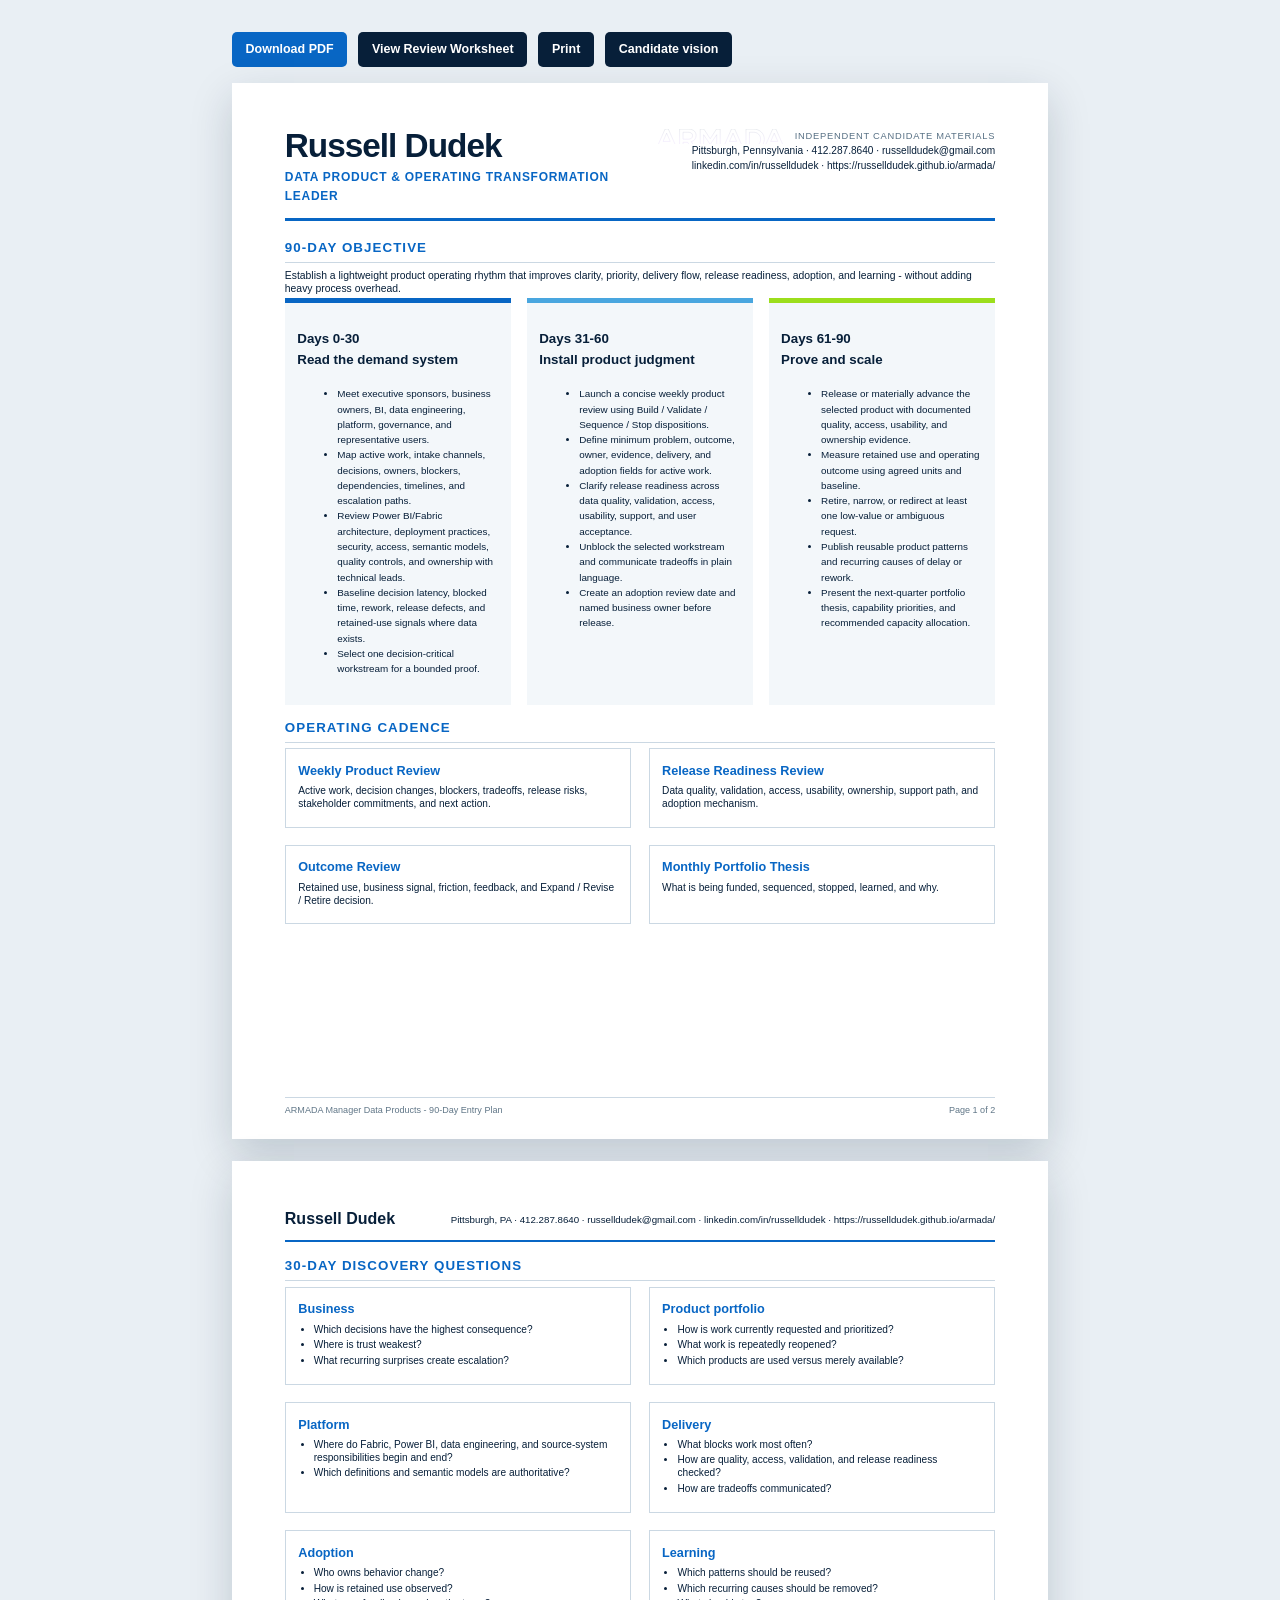
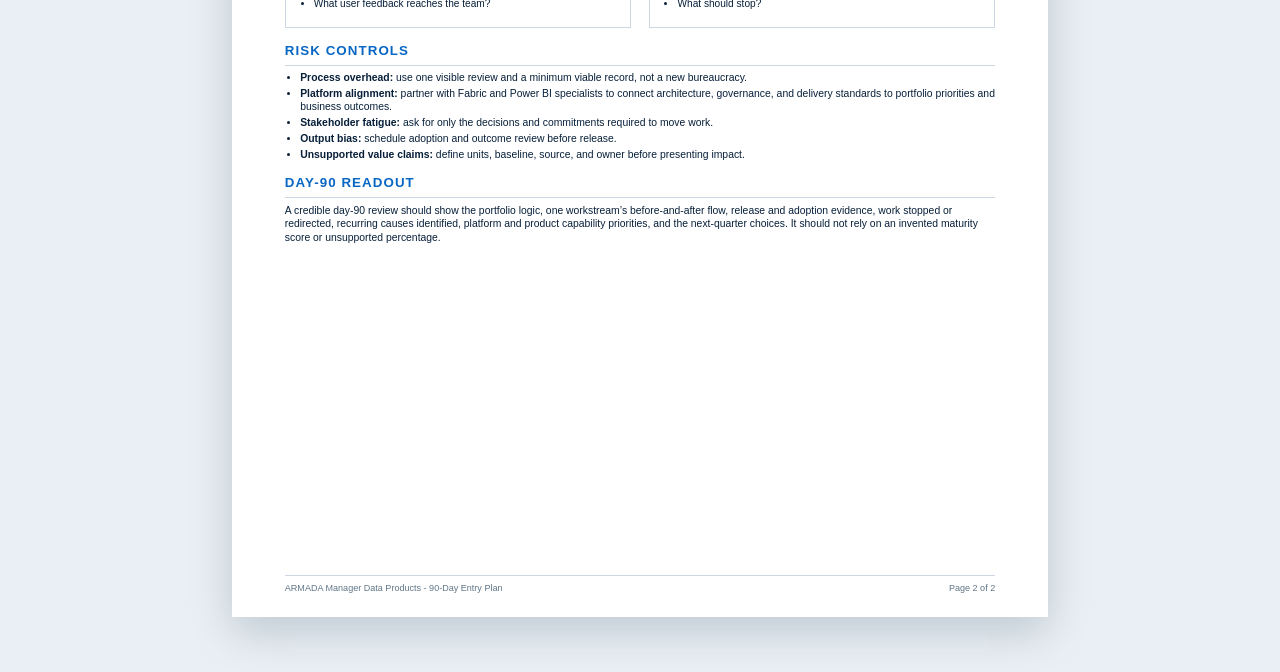
==== commit e1b00bc4: "Finalize affirmative Microsoft analytics positioning" ====
--- a/90-day-plan.html
+++ b/90-day-plan.html
@@ -1,3 +1,3 @@
 <!DOCTYPE html>
-<html lang="en"><head><meta charset="utf-8"/><meta content="width=device-width,initial-scale=1" name="viewport"/><title>ARMADA 90-Day Entry Plan</title><link href="styles.css" rel="stylesheet"/></head><body class="doc-body"><div class="doc-actions"><a class="primary" href="docs/Russell-Dudek-ARMADA-90-Day-Plan.pdf">Download PDF</a><a href="outcome-cross-dock.html">View Review Worksheet</a><button onclick="window.print()">Print</button><a href="index.html">Candidate vision</a></div><section class="document-page"><header class="doc-header"><div><h1>Russell Dudek</h1><div class="doc-identity">Data Product &amp; Operating Transformation Leader</div></div><div class="doc-contact"><div class="doc-company"><img alt="ARMADA" src="assets/brand/armada-logo-official.svg"/><span class="doc-role">Independent candidate materials</span></div>Pittsburgh, Pennsylvania · <a href="tel:+14122878640">412.287.8640</a> · <a href="mailto:russelldudek@gmail.com">russelldudek@gmail.com</a><br/><a href="https://www.linkedin.com/in/russelldudek">linkedin.com/in/russelldudek</a> · <a href="https://russelldudek.github.io/armada/">https://russelldudek.github.io/armada/</a></div></header><section class="doc-section"><h2>90-Day Objective</h2><p>Establish a lightweight product operating rhythm that improves clarity, priority, delivery flow, release readiness, adoption, and learning - without adding heavy process overhead.</p></section><div class="plan-columns"><div class="plan-col"><h3>Days 0-30<br/>Read the demand system</h3><ul><li>Meet executive sponsors, business owners, BI, data engineering, platform, governance, and representative users.</li><li>Map active work, intake channels, decisions, owners, blockers, dependencies, timelines, and escalation paths.</li><li>Review Power BI/Fabric architecture, deployment practices, security, access, semantic models, quality controls, and ownership with technical leads.</li><li>Baseline decision latency, blocked time, rework, release defects, and retained-use signals where data exists.</li><li>Select one decision-critical workstream for a bounded proof.</li></ul></div><div class="plan-col"><h3>Days 31-60<br/>Install product judgment</h3><ul><li>Launch a concise weekly product review using Build / Validate / Sequence / Stop dispositions.</li><li>Define minimum problem, outcome, owner, evidence, delivery, and adoption fields for active work.</li><li>Clarify release readiness across data quality, validation, access, usability, support, and user acceptance.</li><li>Unblock the selected workstream and communicate tradeoffs in plain language.</li><li>Create an adoption review date and named business owner before release.</li></ul></div><div class="plan-col"><h3>Days 61-90<br/>Prove and scale</h3><ul><li>Release or materially advance the selected product with documented quality, access, usability, and ownership evidence.</li><li>Measure retained use and operating outcome using agreed units and baseline.</li><li>Retire, narrow, or redirect at least one low-value or ambiguous request.</li><li>Publish reusable product patterns and recurring causes of delay or rework.</li><li>Present the next-quarter portfolio thesis, capability gaps, and recommended capacity allocation.</li></ul></div></div><section class="doc-section"><h2>Operating Cadence</h2><div class="brief-grid"><div class="brief-card"><h3>Weekly Product Review</h3><p>Active work, decision changes, blockers, tradeoffs, release risks, stakeholder commitments, and next action.</p></div><div class="brief-card"><h3>Release Readiness Review</h3><p>Data quality, validation, access, usability, ownership, support path, and adoption mechanism.</p></div><div class="brief-card"><h3>Outcome Review</h3><p>Retained use, business signal, friction, feedback, and Expand / Revise / Retire decision.</p></div><div class="brief-card"><h3>Monthly Portfolio Thesis</h3><p>What is being funded, sequenced, stopped, learned, and why.</p></div></div></section><footer class="doc-footer"><span>ARMADA Manager Data Products - 90-Day Entry Plan</span><span>Page 1 of 2</span></footer></section>
+<html lang="en"><head><meta charset="utf-8"/><meta content="width=device-width,initial-scale=1" name="viewport"/><title>ARMADA 90-Day Entry Plan</title><link href="styles.css" rel="stylesheet"/></head><body class="doc-body"><div class="doc-actions"><a class="primary" href="docs/Russell-Dudek-ARMADA-90-Day-Plan.pdf">Download PDF</a><a href="outcome-cross-dock.html">View Review Worksheet</a><button onclick="window.print()">Print</button><a href="index.html">Candidate vision</a></div><section class="document-page"><header class="doc-header"><div><h1>Russell Dudek</h1><div class="doc-identity">Data Product &amp; Operating Transformation Leader</div></div><div class="doc-contact"><div class="doc-company"><img alt="ARMADA" src="assets/brand/armada-logo-official.svg"/><span class="doc-role">Independent candidate materials</span></div>Pittsburgh, Pennsylvania · <a href="tel:+14122878640">412.287.8640</a> · <a href="mailto:russelldudek@gmail.com">russelldudek@gmail.com</a><br/><a href="https://www.linkedin.com/in/russelldudek">linkedin.com/in/russelldudek</a> · <a href="https://russelldudek.github.io/armada/">https://russelldudek.github.io/armada/</a></div></header><section class="doc-section"><h2>90-Day Objective</h2><p>Establish a lightweight product operating rhythm that improves clarity, priority, delivery flow, release readiness, adoption, and learning - without adding heavy process overhead.</p></section><div class="plan-columns"><div class="plan-col"><h3>Days 0-30<br/>Read the demand system</h3><ul><li>Meet executive sponsors, business owners, BI, data engineering, platform, governance, and representative users.</li><li>Map active work, intake channels, decisions, owners, blockers, dependencies, timelines, and escalation paths.</li><li>Review Power BI/Fabric architecture, deployment practices, security, access, semantic models, quality controls, and ownership with technical leads.</li><li>Baseline decision latency, blocked time, rework, release defects, and retained-use signals where data exists.</li><li>Select one decision-critical workstream for a bounded proof.</li></ul></div><div class="plan-col"><h3>Days 31-60<br/>Install product judgment</h3><ul><li>Launch a concise weekly product review using Build / Validate / Sequence / Stop dispositions.</li><li>Define minimum problem, outcome, owner, evidence, delivery, and adoption fields for active work.</li><li>Clarify release readiness across data quality, validation, access, usability, support, and user acceptance.</li><li>Unblock the selected workstream and communicate tradeoffs in plain language.</li><li>Create an adoption review date and named business owner before release.</li></ul></div><div class="plan-col"><h3>Days 61-90<br/>Prove and scale</h3><ul><li>Release or materially advance the selected product with documented quality, access, usability, and ownership evidence.</li><li>Measure retained use and operating outcome using agreed units and baseline.</li><li>Retire, narrow, or redirect at least one low-value or ambiguous request.</li><li>Publish reusable product patterns and recurring causes of delay or rework.</li><li>Present the next-quarter portfolio thesis, capability priorities, and recommended capacity allocation.</li></ul></div></div><section class="doc-section"><h2>Operating Cadence</h2><div class="brief-grid"><div class="brief-card"><h3>Weekly Product Review</h3><p>Active work, decision changes, blockers, tradeoffs, release risks, stakeholder commitments, and next action.</p></div><div class="brief-card"><h3>Release Readiness Review</h3><p>Data quality, validation, access, usability, ownership, support path, and adoption mechanism.</p></div><div class="brief-card"><h3>Outcome Review</h3><p>Retained use, business signal, friction, feedback, and Expand / Revise / Retire decision.</p></div><div class="brief-card"><h3>Monthly Portfolio Thesis</h3><p>What is being funded, sequenced, stopped, learned, and why.</p></div></div></section><footer class="doc-footer"><span>ARMADA Manager Data Products - 90-Day Entry Plan</span><span>Page 1 of 2</span></footer></section>
 <section class="document-page"><div class="continuation"><strong>Russell Dudek</strong><span class="compact-contact">Pittsburgh, PA · 412.287.8640 · russelldudek@gmail.com · linkedin.com/in/russelldudek · https://russelldudek.github.io/armada/</span></div><section class="doc-section"><h2>30-Day Discovery Questions</h2><div class="brief-grid"><div class="brief-card"><h3>Business</h3><ul><li>Which decisions have the highest consequence?</li><li>Where is trust weakest?</li><li>What recurring surprises create escalation?</li></ul></div><div class="brief-card"><h3>Product portfolio</h3><ul><li>How is work currently requested and prioritized?</li><li>What work is repeatedly reopened?</li><li>Which products are used versus merely available?</li></ul></div><div class="brief-card"><h3>Platform</h3><ul><li>Where do Fabric, Power BI, data engineering, and source-system responsibilities begin and end?</li><li>Which definitions and semantic models are authoritative?</li></ul></div><div class="brief-card"><h3>Delivery</h3><ul><li>What blocks work most often?</li><li>How are quality, access, validation, and release readiness checked?</li><li>How are tradeoffs communicated?</li></ul></div><div class="brief-card"><h3>Adoption</h3><ul><li>Who owns behavior change?</li><li>How is retained use observed?</li><li>What user feedback reaches the team?</li></ul></div><div class="brief-card"><h3>Learning</h3><ul><li>Which patterns should be reused?</li><li>Which recurring causes should be removed?</li><li>What should stop?</li></ul></div></div></section><section class="doc-section"><h2>Risk Controls</h2><ul><li><strong>Process overhead:</strong> use one visible review and a minimum viable record, not a new bureaucracy.</li><li><strong>Platform alignment:</strong> partner with Fabric and Power BI specialists to connect architecture, governance, and delivery standards to portfolio priorities and business outcomes.</li><li><strong>Stakeholder fatigue:</strong> ask for only the decisions and commitments required to move work.</li><li><strong>Output bias:</strong> schedule adoption and outcome review before release.</li><li><strong>Unsupported value claims:</strong> define units, baseline, source, and owner before presenting impact.</li></ul></section><section class="doc-section"><h2>Day-90 Readout</h2><p>A credible day-90 review should show the portfolio logic, one workstream’s before-and-after flow, release and adoption evidence, work stopped or redirected, recurring causes identified, platform and product capability priorities, and the next-quarter choices. It should not rely on an invented maturity score or unsupported percentage.</p></section><footer class="doc-footer"><span>ARMADA Manager Data Products - 90-Day Entry Plan</span><span>Page 2 of 2</span></footer></section></body></html>
